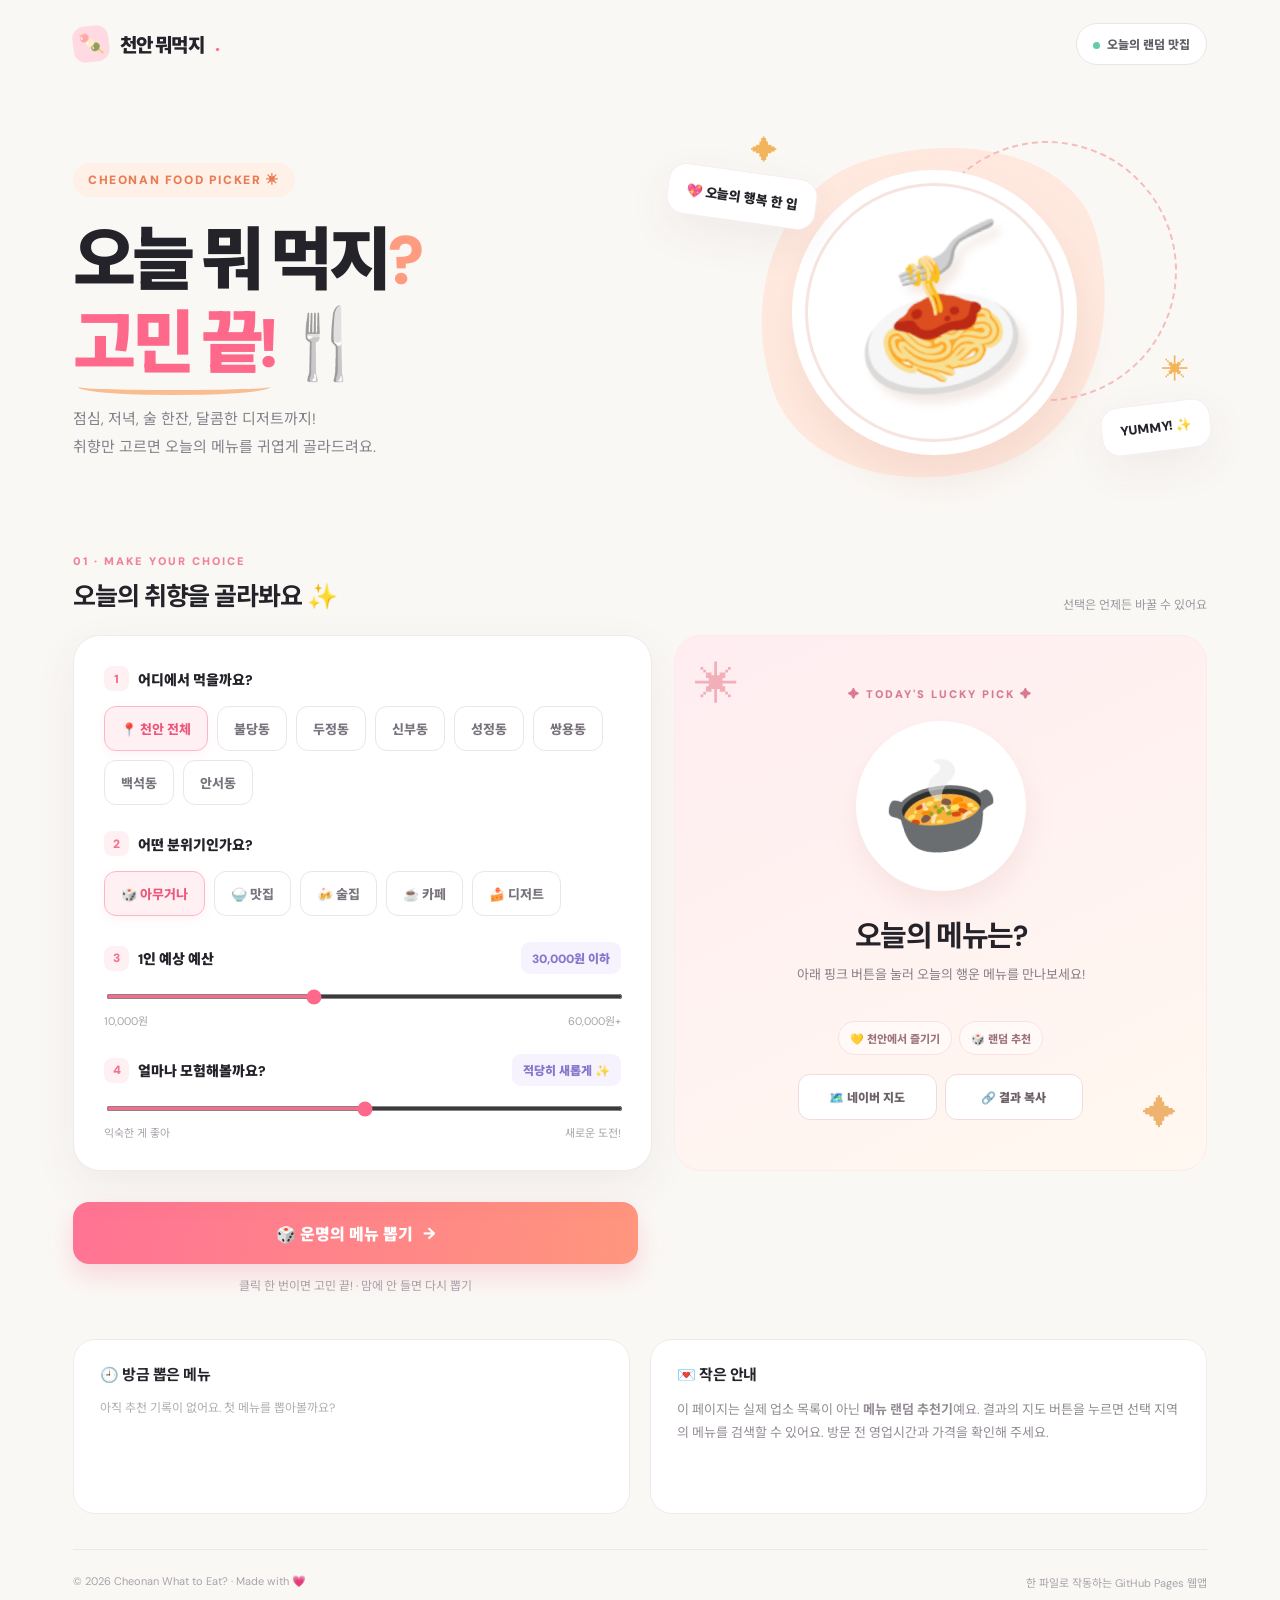
==== index.html @ df0dd226 "Add files via upload" ====
<!doctype html>
<html lang="ko">
<head>
<meta charset="utf-8" />
<meta name="viewport" content="width=device-width,initial-scale=1" />
<meta name="theme-color" content="#faf8f5" />
<meta name="description" content="천안 오늘 뭐 먹지? 지역과 취향을 고르고 랜덤 메뉴를 추천받아 보세요." />
<title>오늘 뭐 먹지? — 천안 랜덤 픽</title>
<style>
@import url('https://fonts.googleapis.com/css2?family=DM+Sans:wght@400;500;600;700;800&family=Nunito:wght@500;600;700;800;900&family=Noto+Sans+KR:wght@400;500;600;700;800;900&display=swap');
:root{--ink:#24232a;--sub:#817c85;--line:#eae5e6;--paper:#faf8f5;--white:#fff;--pink:#fe698b;--peach:#ffb68c;--purple:#8f83e6;--mint:#bfe8d7;--shadow:0 15px 45px rgba(68,43,51,.065)}*{box-sizing:border-box}html{scroll-behavior:smooth}body{margin:0;background:var(--paper);color:var(--ink);font-family:'DM Sans','Noto Sans KR',sans-serif;-webkit-font-smoothing:antialiased}button,input,a{font:inherit}button{cursor:pointer}button:focus-visible,a:focus-visible,input:focus-visible{outline:3px solid #8f83e6;outline-offset:3px}button:disabled{cursor:not-allowed;opacity:.6}.shell{max-width:1190px;margin:auto;padding:0 28px}.topbar{height:88px;display:flex;align-items:center;justify-content:space-between}.brand{display:inline-flex;align-items:center;gap:11px;text-decoration:none;color:var(--ink);font-weight:900;font-size:19px;letter-spacing:-.9px}.brand-mark{width:36px;height:36px;display:grid;place-items:center;background:#ffdae3;border-radius:12px;font-size:20px;transform:rotate(-7deg)}.top-right{display:flex;align-items:center;gap:10px}.pill{border:1px solid var(--line);background:white;border-radius:50px;padding:11px 16px;color:#605d65;font-size:12px;font-weight:800}.live-dot{display:inline-block;width:7px;height:7px;border-radius:50%;background:#65cba3;margin-right:7px}.hero{position:relative;display:grid;grid-template-columns:1.02fr .98fr;min-height:450px;align-items:center;gap:20px;padding:29px 0 42px}.eyebrow{display:inline-block;padding:9px 15px;background:#fff1e7;border-radius:30px;color:#e87d55;font-size:12px;font-weight:900;letter-spacing:1.6px}.hero h1{font-size:clamp(43px,5.35vw,73px);line-height:1.22;margin:22px 0 20px;font-weight:900;letter-spacing:-4px;word-break:keep-all}.hero h1 .accent{color:var(--pink);position:relative;white-space:nowrap}.hero h1 .accent:after{content:'';position:absolute;left:5px;bottom:-7px;width:96%;height:11px;border-bottom:5px solid #f9bd90;border-radius:50%}.hero p{color:#85808a;font-size:15px;line-height:1.85;margin:0;word-break:keep-all}.hero-art{height:390px;position:relative;display:grid;place-items:center}.blob{position:absolute;width:355px;height:330px;background:#ffe9df;border-radius:44% 56% 47% 53% / 57% 40% 60% 43%;transform:rotate(-17deg)}.blob2{position:absolute;width:260px;height:260px;right:30px;top:24px;border:2px dashed #f5bdba;border-radius:50%;transform:rotate(20deg)}.dish{position:relative;width:285px;height:285px;border-radius:50%;background:#fff;box-shadow:0 24px 38px #cf9c8a32,inset 0 0 0 13px #fff,inset 0 0 0 16px #f6e4e0;display:grid;place-items:center;transform:rotate(-12deg);animation:float 5s ease-in-out infinite}.dish .food{font-size:144px;filter:drop-shadow(5px 10px 4px #a65f4522)}.bubble{position:absolute;background:white;box-shadow:var(--shadow);border:1px solid #f7edef;border-radius:18px;padding:15px 18px;font-size:13px;font-weight:900;transform:rotate(8deg)}.bubble.one{top:54px;left:6px}.bubble.two{bottom:55px;right:-4px;transform:rotate(-7deg)}.spark{position:absolute;font-size:27px;color:#f3b55b}.spark.a{top:16px;left:90px}.spark.b{right:18px;bottom:120px}@keyframes float{50%{transform:translateY(-12px) rotate(-5deg)}}.section-head{display:flex;justify-content:space-between;align-items:end;gap:10px;margin-bottom:22px}.kicker{font-size:11px;font-weight:900;letter-spacing:2px;color:#ef8399}.section-head h2{font-size:25px;letter-spacing:-1.1px;margin:6px 0 0}.tiny{font-size:12px;color:#9c98a0}.workspace{display:grid;grid-template-columns:1fr 0.92fr;gap:22px;align-items:stretch;padding-bottom:26px}.panel{border:1px solid #f0eaeb;border-radius:27px;background:white;box-shadow:var(--shadow);padding:30px;min-width:0}.filter-title{font-size:14px;font-weight:900;display:flex;align-items:center;gap:9px;margin-bottom:15px}.filter-title .num{background:#fff0f4;color:#f1718f;width:25px;height:25px;display:grid;place-items:center;border-radius:8px;font-size:12px}.chips{display:flex;gap:9px;flex-wrap:wrap}.chip{border:1px solid #ebe5e7;background:#fff;border-radius:12px;padding:12px 16px;color:#79737d;font-size:13px;font-weight:800;transition:.18s}.chip:hover{border-color:#f79eb1;transform:translateY(-2px)}.chip.active{color:#ec577a;background:#fff0f4;border-color:#ffb6c7;box-shadow:0 4px 10px #ffb6c72b}.filter-block{margin-bottom:26px}.filter-block:last-child{margin-bottom:0}.slider-line{display:flex;justify-content:space-between;align-items:center;margin-bottom:9px}.value-tag{background:#f6f3ff;color:#8777cd;border-radius:9px;padding:7px 11px;font-weight:900;font-size:12px}input[type=range]{width:100%;accent-color:var(--pink);cursor:pointer;height:5px}.range-ends{display:flex;justify-content:space-between;color:#aaa3ac;font-size:11px;margin-top:8px}.result{background:linear-gradient(155deg,#ffedf1 0%,#fff8f0 100%);border:1px solid #ffeaeb;border-radius:27px;padding:28px;display:flex;flex-direction:column;align-items:center;justify-content:center;min-height:500px;text-align:center;position:relative;overflow:hidden}.result:before{content:'✳';position:absolute;left:20px;top:20px;color:#f2afb7;font-size:44px}.result:after{content:'✦';position:absolute;right:29px;bottom:34px;color:#edb36f;font-size:34px}.result-label{font-size:11px;letter-spacing:2px;color:#d77b91;font-weight:900;margin-bottom:20px}.result-art{width:170px;height:170px;border-radius:50%;background:#fff;box-shadow:0 15px 27px #c78f8e24;display:grid;place-items:center;font-size:95px;transform:rotate(-8deg);margin-bottom:20px;transition:transform .3s}.result-art.pop{animation:pop .5s cubic-bezier(.16,1.25,.36,1)}@keyframes pop{0%{transform:scale(.6) rotate(-30deg);opacity:.4}75%{transform:scale(1.15) rotate(6deg)}100%{transform:scale(1) rotate(-8deg);opacity:1}}.result h3{font-size:29px;letter-spacing:-1.4px;margin:1px 0 9px}.result-desc{font-size:13px;color:#887f87;line-height:1.65;max-width:300px;min-height:42px;margin:0 0 15px}.meta{display:flex;gap:7px;justify-content:center;flex-wrap:wrap;margin-bottom:19px}.meta span{background:#fff9f8;border:1px solid #fae2e4;border-radius:30px;padding:8px 11px;font-weight:800;color:#9d747e;font-size:11px}.result-actions{width:100%;max-width:285px;display:grid;grid-template-columns:1fr 1fr;gap:8px}.link-btn{border-radius:12px;padding:13px 10px;background:#fff;color:#6e626a;border:1px solid #f1dbdf;text-decoration:none;font-weight:900;font-size:12px;transition:.15s}.link-btn:hover{transform:translateY(-2px);box-shadow:0 5px 15px #bb798326}.main-action{width:100%;border:0;border-radius:16px;background:linear-gradient(100deg,#ff7394,#ff967d);color:#fff;box-shadow:0 12px 24px #f97b9440;padding:19px;font-size:16px;font-weight:900;transition:transform .2s,box-shadow .2s;display:flex;justify-content:center;align-items:center;gap:10px}.main-action:hover{transform:translateY(-2px);box-shadow:0 16px 28px #f97b9455}.main-action:active{transform:scale(.98)}.action-wrap{margin:5px 0 45px;max-width:565px}.action-hint{text-align:center;color:#a8a1aa;font-size:12px;margin-top:12px}.bottom-grid{display:grid;grid-template-columns:1fr 1fr;gap:20px;padding-bottom:35px}.mini-panel{background:white;border:1px solid #f0eaeb;border-radius:22px;padding:23px 26px;min-height:175px}.mini-panel h4{margin:0 0 13px;font-size:15px;letter-spacing:-.5px}.history{display:flex;gap:8px;flex-wrap:wrap}.history-item{border:1px solid #f0e9e9;background:#faf8f8;color:#665d65;padding:9px 12px;border-radius:10px;font-weight:800;font-size:12px}.empty{color:#b3acb3;font-size:12px;line-height:1.7}.tip{color:#948c95;font-size:13px;line-height:1.8;margin:0}.footer{border-top:1px solid #eee8e8;padding:24px 0 34px;color:#aaa1aa;display:flex;justify-content:space-between;gap:12px;font-size:11px}.toast{position:fixed;left:50%;bottom:27px;transform:translate(-50%,30px);background:#302935;color:#fff;padding:13px 19px;border-radius:30px;font-weight:800;font-size:12px;opacity:0;pointer-events:none;transition:.25s;z-index:5}.toast.show{opacity:1;transform:translate(-50%,0)}@media(max-width:850px){.hero{grid-template-columns:1fr 0.8fr;min-height:360px}.hero h1{font-size:51px}.hero-art{height:300px}.blob{width:265px;height:250px}.blob2{width:210px;height:210px}.dish{width:210px;height:210px}.dish .food{font-size:106px}.bubble{padding:10px;font-size:11px}.workspace{grid-template-columns:1fr 1fr}.panel{padding:23px}.result{padding:20px}}@media(max-width:670px){.shell{padding:0 18px}.topbar{height:72px}.brand{font-size:16px}.pill{font-size:10px;padding:9px 12px}.hero{grid-template-columns:1fr;min-height:0;padding:23px 0 25px;gap:0}.hero h1{font-size:clamp(42px,11vw,58px);letter-spacing:-2.5px;margin:18px 0 16px}.hero p{font-size:13px}.hero-art{height:200px;margin:0}.blob{width:210px;height:175px}.blob2{width:145px;height:145px;right:16%}.dish{width:150px;height:150px}.dish .food{font-size:73px}.bubble.one{top:17px;left:9%}.bubble.two{bottom:14px;right:8%}.spark{font-size:18px}.workspace,.bottom-grid{grid-template-columns:1fr}.panel{padding:23px}.result{min-height:410px;padding:30px 20px}.result-art{height:140px;width:140px;font-size:76px}.result h3{font-size:27px}.section-head h2{font-size:23px}.action-wrap{margin:19px 0 34px;max-width:100%}.bottom-grid{gap:13px}.footer{flex-direction:column}.chip{padding:11px 13px}}@media(prefers-reduced-motion:reduce){*,*:before,*:after{animation:none!important;transition:none!important;scroll-behavior:auto!important}}
</style>
</head>
<body>
<div class="shell"><header class="topbar"><a class="brand" href="./index.html"><span class="brand-mark">🍡</span> 천안 뭐먹지<span style="color:#fd7793">.</span></a><div class="top-right"><span class="pill"><span class="live-dot"></span>오늘의 랜덤 맛집</span></div></header>
<section class="hero"><div><span class="eyebrow">CHEONAN FOOD PICKER ✳</span><h1>오늘 뭐 먹지<span style="color:#ff9c80">?</span><br><span class="accent">고민 끝!</span> 🍴</h1><p>점심, 저녁, 술 한잔, 달콤한 디저트까지!<br>취향만 고르면 오늘의 메뉴를 귀엽게 골라드려요.</p></div><div class="hero-art" aria-hidden="true"><div class="blob"></div><div class="blob2"></div><div class="dish"><span class="food">🍝</span></div><div class="bubble one">💖 오늘의 행복 한 입</div><div class="bubble two">YUMMY! ✨</div><span class="spark a">✦</span><span class="spark b">✳</span></div></section>
<div class="section-head"><div><span class="kicker">01 · MAKE YOUR CHOICE</span><h2>오늘의 취향을 골라봐요 ✨</h2></div><span class="tiny">선택은 언제든 바꿀 수 있어요</span></div>
<main class="workspace"><section class="panel" aria-label="추천 필터"><div class="filter-block"><div class="filter-title"><span class="num">1</span> 어디에서 먹을까요?</div><div class="chips" id="areas" role="group" aria-label="천안 지역"><button class="chip active" data-value="전체" aria-pressed="true">📍 천안 전체</button><button class="chip" data-value="불당동" aria-pressed="false">불당동</button><button class="chip" data-value="두정동" aria-pressed="false">두정동</button><button class="chip" data-value="신부동" aria-pressed="false">신부동</button><button class="chip" data-value="성정동" aria-pressed="false">성정동</button><button class="chip" data-value="쌍용동" aria-pressed="false">쌍용동</button><button class="chip" data-value="백석동" aria-pressed="false">백석동</button><button class="chip" data-value="안서동" aria-pressed="false">안서동</button></div></div>
<div class="filter-block"><div class="filter-title"><span class="num">2</span> 어떤 분위기인가요?</div><div class="chips" id="categories" role="group" aria-label="음식 종류"><button class="chip active" data-value="전체" aria-pressed="true">🎲 아무거나</button><button class="chip" data-value="식사" aria-pressed="false">🍚 맛집</button><button class="chip" data-value="술집" aria-pressed="false">🍻 술집</button><button class="chip" data-value="카페" aria-pressed="false">☕ 카페</button><button class="chip" data-value="디저트" aria-pressed="false">🍰 디저트</button></div></div>
<div class="filter-block"><div class="slider-line"><div class="filter-title" style="margin:0"><span class="num">3</span> 1인 예상 예산</div><span class="value-tag" id="budgetLabel">30,000원 이하</span></div><input id="budget" aria-label="최대 예산" type="range" min="10000" max="60000" step="5000" value="30000"><div class="range-ends"><span>10,000원</span><span>60,000원+</span></div></div>
<div class="filter-block"><div class="slider-line"><div class="filter-title" style="margin:0"><span class="num">4</span> 얼마나 모험해볼까요?</div><span class="value-tag" id="moodLabel">적당히 새롭게 ✨</span></div><input id="mood" aria-label="새로운 메뉴 선호도" type="range" min="0" max="2" step="1" value="1"><div class="range-ends"><span>익숙한 게 좋아</span><span>새로운 도전!</span></div></div></section>
<section class="result" id="result" aria-live="polite"><div class="result-label" id="resultLabel">✦ TODAY'S LUCKY PICK ✦</div><div class="result-art" id="resultArt">🍲</div><h3 id="resultTitle">오늘의 메뉴는?</h3><p class="result-desc" id="resultDesc">아래 핑크 버튼을 눌러 오늘의 행운 메뉴를 만나보세요!</p><div class="meta" id="meta"><span>💛 천안에서 즐기기</span><span>🎲 랜덤 추천</span></div><div class="result-actions"><a class="link-btn" id="naverLink" href="https://map.naver.com" target="_blank" rel="noopener noreferrer">🗺️ 네이버 지도</a><button class="link-btn" id="copyBtn" type="button">🔗 결과 복사</button></div></section></main>
<div class="action-wrap"><button class="main-action" type="button" id="spinBtn">🎲 운명의 메뉴 뽑기 <span aria-hidden="true">→</span></button><div class="action-hint">클릭 한 번이면 고민 끝! · 맘에 안 들면 다시 뽑기</div></div>
<section class="bottom-grid"><article class="mini-panel"><h4>🕘 방금 뽑은 메뉴</h4><div id="history" class="history"><span class="empty">아직 추천 기록이 없어요. 첫 메뉴를 뽑아볼까요?</span></div></article><article class="mini-panel"><h4>💌 작은 안내</h4><p class="tip">이 페이지는 실제 업소 목록이 아닌 <strong>메뉴 랜덤 추천기</strong>예요. 결과의 지도 버튼을 누르면 선택 지역의 메뉴를 검색할 수 있어요. 방문 전 영업시간과 가격을 확인해 주세요.</p></article></section>
<footer class="footer"><span>© 2026 Cheonan What to Eat? · Made with 💗</span><span>한 파일로 작동하는 GitHub Pages 웹앱</span></footer></div><div class="toast" id="toast" role="status"></div>
<script>
(()=>{'use strict';
const menu=[
['김치찌개','🍲','식사',10000,0,'뜨끈한 국물에 밥 한 공기, 실패 없는 선택!'],['제육볶음','🍚','식사',11000,0,'매콤달콤한 밥도둑이 당기는 날'],['돈카츠','🍱','식사',14000,0,'바삭한 한 입으로 기분 전환!'],['칼국수','🍜','식사',10000,0,'후루룩, 속까지 따뜻해지는 메뉴'],['국밥','🥘','식사',11000,0,'든든하게 채우는 한 끼'],['비빔밥','🥗','식사',11000,0,'알록달록 맛있고 깔끔한 한 끼'],['냉면','🍜','식사',12000,0,'시원하고 깔끔하게 한 그릇'],['초밥','🍣','식사',19000,1,'오늘은 조금 더 특별한 식사'],['파스타','🍝','식사',18000,1,'분위기까지 챙기는 기분 좋은 메뉴'],['마라탕','🍲','식사',16000,1,'얼얼한 매력에 풍덩 빠져봐요'],['쌀국수','🍜','식사',13000,1,'향긋한 국물로 산뜻하게'],['수제버거','🍔','식사',16000,1,'두툼하고 맛있는 한 입'],['타코','🌮','식사',18000,2,'오늘은 이국적인 한 입 어때요?'],['인도 커리','🍛','식사',20000,2,'향신료와 난의 매력에 도전!'],['샤브샤브','🥬','식사',23000,1,'채소와 고기를 보글보글'],['양꼬치','🍢','술집',26000,2,'꼬치 하나에 대화가 술술'],['삼겹살','🥓','술집',28000,0,'지글지글, 오늘의 행복 충전'],['치킨과 맥주','🍗','술집',25000,0,'바삭한 치킨과 시원한 한 잔'],['전과 막걸리','🥞','술집',23000,0,'고소한 전과 함께하는 밤'],['이자카야 꼬치','🍢','술집',30000,1,'작은 접시로 즐기는 분위기'],['곱창구이','🥩','술집',35000,1,'고소한 매력이 가득한 저녁'],['하이볼 바','🥃','술집',30000,2,'상큼한 한 잔이 어울리는 밤'],['와인 바','🍷','술집',45000,2,'조금 특별하게 마무리하는 하루'],['맥주 펍','🍺','술집',25000,1,'가볍게 한 잔, 편안한 수다'],['라테 카페','☕','카페',7000,0,'포근한 커피 한 잔의 여유'],['핸드드립 카페','☕','카페',8000,2,'커피 향을 천천히 즐기는 시간'],['브런치 카페','🥐','카페',19000,1,'느긋하게 즐기는 작은 휴식'],['말차 카페','🍵','카페',9000,2,'쌉싸름하고 부드러운 녹색 충전'],['뷰 좋은 카페','🌿','카페',10000,1,'오늘은 공간까지 즐겨요'],['베이커리 카페','🥖','카페',14000,0,'갓 구운 빵 냄새를 따라'],['케이크','🍰','디저트',9000,0,'달콤한 한 조각의 위로'],['크로플','🧇','디저트',11000,1,'바삭하고 달콤한 조합'],['빙수','🍧','디저트',14000,0,'시원하게 기분을 리셋'],['마카롱','🧁','디저트',11000,1,'작고 귀여운 달콤함'],['젤라토','🍨','디저트',8000,2,'쫀득한 디저트 산책'],['도넛','🍩','디저트',9000,0,'기분 좋은 설탕 충전']
].map(([name,emoji,category,price,adventure,description])=>({name,emoji,category,price,adventure,description}));
let state={area:'전체',category:'전체',budget:30000,mood:1},current=null,history=[],busy=false;const $=id=>document.getElementById(id);const format=n=>n.toLocaleString('ko-KR')+'원';
function chips(id,key){$(id).addEventListener('click',e=>{let b=e.target.closest('button[data-value]');if(!b)return;state[key]=b.dataset.value;$(id).querySelectorAll('button').forEach(x=>{const on=x===b;x.classList.toggle('active',on);x.setAttribute('aria-pressed',String(on))})})}
chips('areas','area');chips('categories','category');
$('budget').addEventListener('input',e=>{state.budget=Number(e.target.value);$('budgetLabel').textContent=state.budget===60000?'60,000원+':format(state.budget)+' 이하'});
$('mood').addEventListener('input',e=>{state.mood=Number(e.target.value);$('moodLabel').textContent=['익숙하고 든든하게 💛','적당히 새롭게 ✨','과감하게 도전 🚀'][state.mood]});
function pool(){let all=menu.filter(x=>(state.category==='전체'||x.category===state.category)&&x.price<=state.budget);if(!all.length)return [];let weights=all.map(x=>({item:x,weight:state.mood===0?(x.adventure===0?5:x.adventure===1?2:1):state.mood===2?(x.adventure===2?5:x.adventure===1?3:1):3}));return weights}
function pick(weights){let total=weights.reduce((s,x)=>s+x.weight,0),n=Math.random()*total;for(const x of weights){n-=x.weight;if(n<=0)return x.item}return weights.at(-1).item}
function areaName(){return state.area==='전체'?'천안시':`천안 ${state.area}`}
function mapUrl(x){return 'https://map.naver.com/p/search/'+encodeURIComponent(areaName()+' '+x.name)}
function show(x){current={...x,area:areaName()};$('resultArt').textContent=x.emoji;$('resultArt').classList.remove('pop');void $('resultArt').offsetWidth;$('resultArt').classList.add('pop');$('resultTitle').textContent=x.name;$('resultDesc').textContent=x.description;$('meta').replaceChildren(...[`📍 ${areaName()}`,`💸 약 ${format(x.price)}`,`✨ ${x.category}`].map(s=>{let el=document.createElement('span');el.textContent=s;return el}));$('naverLink').href=mapUrl(x);$('resultLabel').textContent='✦ YOUR LUCKY PICK ✦';history.unshift(current);history=history.slice(0,5);$('history').replaceChildren(...history.map(h=>{let b=document.createElement('button');b.className='history-item';b.textContent=`${h.emoji} ${h.name}`;b.title=h.area+' · 네이버 지도에서 검색';b.onclick=()=>window.open('https://map.naver.com/p/search/'+encodeURIComponent(h.area+' '+h.name),'_blank','noopener,noreferrer');return b}))}
function toast(s){$('toast').textContent=s;$('toast').classList.add('show');clearTimeout(toast.timer);toast.timer=setTimeout(()=>$('toast').classList.remove('show'),2200)}
$('spinBtn').addEventListener('click',()=>{if(busy)return;let options=pool();if(!options.length){toast('예산이나 카테고리를 바꿔주세요');return}busy=true;let btn=$('spinBtn');btn.disabled=true;btn.textContent='✨ 맛있는 운명 찾는 중...';let ticks=0, timer=setInterval(()=>{let x=pick(options);$('resultArt').textContent=x.emoji;$('resultTitle').textContent=x.name;ticks++;if(ticks>=9){clearInterval(timer);let candidates=options.filter(x=>!current||x.item.name!==current.name);let chosen=pick(candidates.length?candidates:options);show(chosen);btn.disabled=false;btn.innerHTML='🎲 한 번 더 뽑기 <span aria-hidden="true">→</span>';busy=false}},75)});
$('copyBtn').addEventListener('click',async()=>{if(!current){toast('먼저 메뉴를 뽑아주세요!');return}let str=`오늘의 천안 랜덤 픽 🎲\n${current.area} · ${current.name} ${current.emoji}\n${mapUrl(current)}`;try{await navigator.clipboard.writeText(str);toast('추천 결과를 복사했어요 💕')}catch(e){const t=document.createElement('textarea');t.value=str;document.body.appendChild(t);t.select();try{document.execCommand('copy');toast('추천 결과를 복사했어요 💕')}catch(e2){toast('복사할 수 없어요')}t.remove()}});
})();
</script>
</body>
</html>
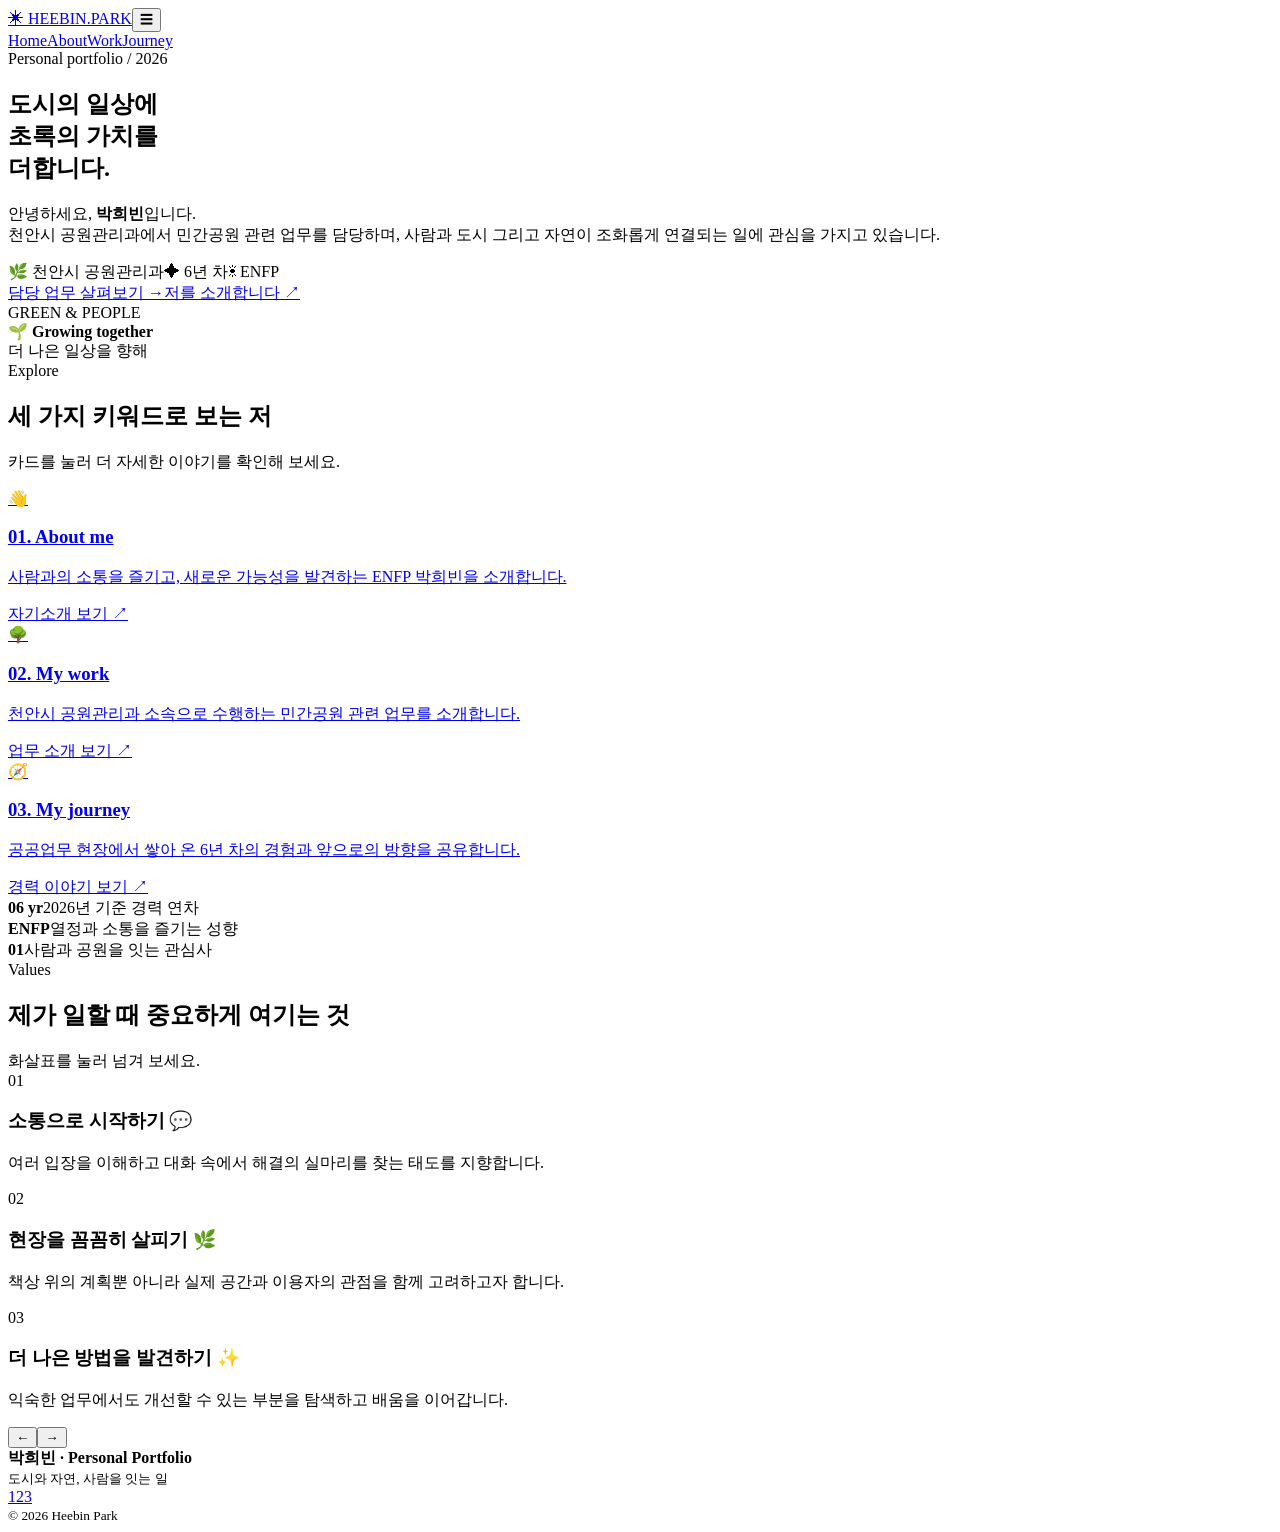
==== commit 158c72bf: "Add files via upload" ====
--- a/index.html
+++ b/index.html
@@ -1,47 +1 @@
-<!doctype html>
-<html lang="ko">
-<head>
-<meta charset="utf-8" />
-<meta name="viewport" content="width=device-width,initial-scale=1" />
-<meta name="theme-color" content="#faf8f5" />
-<meta name="description" content="천안 오늘 뭐 먹지? 지역과 취향을 고르고 랜덤 메뉴를 추천받아 보세요." />
-<title>오늘 뭐 먹지? — 천안 랜덤 픽</title>
-<style>
-@import url('https://fonts.googleapis.com/css2?family=DM+Sans:wght@400;500;600;700;800&family=Nunito:wght@500;600;700;800;900&family=Noto+Sans+KR:wght@400;500;600;700;800;900&display=swap');
-:root{--ink:#24232a;--sub:#817c85;--line:#eae5e6;--paper:#faf8f5;--white:#fff;--pink:#fe698b;--peach:#ffb68c;--purple:#8f83e6;--mint:#bfe8d7;--shadow:0 15px 45px rgba(68,43,51,.065)}*{box-sizing:border-box}html{scroll-behavior:smooth}body{margin:0;background:var(--paper);color:var(--ink);font-family:'DM Sans','Noto Sans KR',sans-serif;-webkit-font-smoothing:antialiased}button,input,a{font:inherit}button{cursor:pointer}button:focus-visible,a:focus-visible,input:focus-visible{outline:3px solid #8f83e6;outline-offset:3px}button:disabled{cursor:not-allowed;opacity:.6}.shell{max-width:1190px;margin:auto;padding:0 28px}.topbar{height:88px;display:flex;align-items:center;justify-content:space-between}.brand{display:inline-flex;align-items:center;gap:11px;text-decoration:none;color:var(--ink);font-weight:900;font-size:19px;letter-spacing:-.9px}.brand-mark{width:36px;height:36px;display:grid;place-items:center;background:#ffdae3;border-radius:12px;font-size:20px;transform:rotate(-7deg)}.top-right{display:flex;align-items:center;gap:10px}.pill{border:1px solid var(--line);background:white;border-radius:50px;padding:11px 16px;color:#605d65;font-size:12px;font-weight:800}.live-dot{display:inline-block;width:7px;height:7px;border-radius:50%;background:#65cba3;margin-right:7px}.hero{position:relative;display:grid;grid-template-columns:1.02fr .98fr;min-height:450px;align-items:center;gap:20px;padding:29px 0 42px}.eyebrow{display:inline-block;padding:9px 15px;background:#fff1e7;border-radius:30px;color:#e87d55;font-size:12px;font-weight:900;letter-spacing:1.6px}.hero h1{font-size:clamp(43px,5.35vw,73px);line-height:1.22;margin:22px 0 20px;font-weight:900;letter-spacing:-4px;word-break:keep-all}.hero h1 .accent{color:var(--pink);position:relative;white-space:nowrap}.hero h1 .accent:after{content:'';position:absolute;left:5px;bottom:-7px;width:96%;height:11px;border-bottom:5px solid #f9bd90;border-radius:50%}.hero p{color:#85808a;font-size:15px;line-height:1.85;margin:0;word-break:keep-all}.hero-art{height:390px;position:relative;display:grid;place-items:center}.blob{position:absolute;width:355px;height:330px;background:#ffe9df;border-radius:44% 56% 47% 53% / 57% 40% 60% 43%;transform:rotate(-17deg)}.blob2{position:absolute;width:260px;height:260px;right:30px;top:24px;border:2px dashed #f5bdba;border-radius:50%;transform:rotate(20deg)}.dish{position:relative;width:285px;height:285px;border-radius:50%;background:#fff;box-shadow:0 24px 38px #cf9c8a32,inset 0 0 0 13px #fff,inset 0 0 0 16px #f6e4e0;display:grid;place-items:center;transform:rotate(-12deg);animation:float 5s ease-in-out infinite}.dish .food{font-size:144px;filter:drop-shadow(5px 10px 4px #a65f4522)}.bubble{position:absolute;background:white;box-shadow:var(--shadow);border:1px solid #f7edef;border-radius:18px;padding:15px 18px;font-size:13px;font-weight:900;transform:rotate(8deg)}.bubble.one{top:54px;left:6px}.bubble.two{bottom:55px;right:-4px;transform:rotate(-7deg)}.spark{position:absolute;font-size:27px;color:#f3b55b}.spark.a{top:16px;left:90px}.spark.b{right:18px;bottom:120px}@keyframes float{50%{transform:translateY(-12px) rotate(-5deg)}}.section-head{display:flex;justify-content:space-between;align-items:end;gap:10px;margin-bottom:22px}.kicker{font-size:11px;font-weight:900;letter-spacing:2px;color:#ef8399}.section-head h2{font-size:25px;letter-spacing:-1.1px;margin:6px 0 0}.tiny{font-size:12px;color:#9c98a0}.workspace{display:grid;grid-template-columns:1fr 0.92fr;gap:22px;align-items:stretch;padding-bottom:26px}.panel{border:1px solid #f0eaeb;border-radius:27px;background:white;box-shadow:var(--shadow);padding:30px;min-width:0}.filter-title{font-size:14px;font-weight:900;display:flex;align-items:center;gap:9px;margin-bottom:15px}.filter-title .num{background:#fff0f4;color:#f1718f;width:25px;height:25px;display:grid;place-items:center;border-radius:8px;font-size:12px}.chips{display:flex;gap:9px;flex-wrap:wrap}.chip{border:1px solid #ebe5e7;background:#fff;border-radius:12px;padding:12px 16px;color:#79737d;font-size:13px;font-weight:800;transition:.18s}.chip:hover{border-color:#f79eb1;transform:translateY(-2px)}.chip.active{color:#ec577a;background:#fff0f4;border-color:#ffb6c7;box-shadow:0 4px 10px #ffb6c72b}.filter-block{margin-bottom:26px}.filter-block:last-child{margin-bottom:0}.slider-line{display:flex;justify-content:space-between;align-items:center;margin-bottom:9px}.value-tag{background:#f6f3ff;color:#8777cd;border-radius:9px;padding:7px 11px;font-weight:900;font-size:12px}input[type=range]{width:100%;accent-color:var(--pink);cursor:pointer;height:5px}.range-ends{display:flex;justify-content:space-between;color:#aaa3ac;font-size:11px;margin-top:8px}.result{background:linear-gradient(155deg,#ffedf1 0%,#fff8f0 100%);border:1px solid #ffeaeb;border-radius:27px;padding:28px;display:flex;flex-direction:column;align-items:center;justify-content:center;min-height:500px;text-align:center;position:relative;overflow:hidden}.result:before{content:'✳';position:absolute;left:20px;top:20px;color:#f2afb7;font-size:44px}.result:after{content:'✦';position:absolute;right:29px;bottom:34px;color:#edb36f;font-size:34px}.result-label{font-size:11px;letter-spacing:2px;color:#d77b91;font-weight:900;margin-bottom:20px}.result-art{width:170px;height:170px;border-radius:50%;background:#fff;box-shadow:0 15px 27px #c78f8e24;display:grid;place-items:center;font-size:95px;transform:rotate(-8deg);margin-bottom:20px;transition:transform .3s}.result-art.pop{animation:pop .5s cubic-bezier(.16,1.25,.36,1)}@keyframes pop{0%{transform:scale(.6) rotate(-30deg);opacity:.4}75%{transform:scale(1.15) rotate(6deg)}100%{transform:scale(1) rotate(-8deg);opacity:1}}.result h3{font-size:29px;letter-spacing:-1.4px;margin:1px 0 9px}.result-desc{font-size:13px;color:#887f87;line-height:1.65;max-width:300px;min-height:42px;margin:0 0 15px}.meta{display:flex;gap:7px;justify-content:center;flex-wrap:wrap;margin-bottom:19px}.meta span{background:#fff9f8;border:1px solid #fae2e4;border-radius:30px;padding:8px 11px;font-weight:800;color:#9d747e;font-size:11px}.result-actions{width:100%;max-width:285px;display:grid;grid-template-columns:1fr 1fr;gap:8px}.link-btn{border-radius:12px;padding:13px 10px;background:#fff;color:#6e626a;border:1px solid #f1dbdf;text-decoration:none;font-weight:900;font-size:12px;transition:.15s}.link-btn:hover{transform:translateY(-2px);box-shadow:0 5px 15px #bb798326}.main-action{width:100%;border:0;border-radius:16px;background:linear-gradient(100deg,#ff7394,#ff967d);color:#fff;box-shadow:0 12px 24px #f97b9440;padding:19px;font-size:16px;font-weight:900;transition:transform .2s,box-shadow .2s;display:flex;justify-content:center;align-items:center;gap:10px}.main-action:hover{transform:translateY(-2px);box-shadow:0 16px 28px #f97b9455}.main-action:active{transform:scale(.98)}.action-wrap{margin:5px 0 45px;max-width:565px}.action-hint{text-align:center;color:#a8a1aa;font-size:12px;margin-top:12px}.bottom-grid{display:grid;grid-template-columns:1fr 1fr;gap:20px;padding-bottom:35px}.mini-panel{background:white;border:1px solid #f0eaeb;border-radius:22px;padding:23px 26px;min-height:175px}.mini-panel h4{margin:0 0 13px;font-size:15px;letter-spacing:-.5px}.history{display:flex;gap:8px;flex-wrap:wrap}.history-item{border:1px solid #f0e9e9;background:#faf8f8;color:#665d65;padding:9px 12px;border-radius:10px;font-weight:800;font-size:12px}.empty{color:#b3acb3;font-size:12px;line-height:1.7}.tip{color:#948c95;font-size:13px;line-height:1.8;margin:0}.footer{border-top:1px solid #eee8e8;padding:24px 0 34px;color:#aaa1aa;display:flex;justify-content:space-between;gap:12px;font-size:11px}.toast{position:fixed;left:50%;bottom:27px;transform:translate(-50%,30px);background:#302935;color:#fff;padding:13px 19px;border-radius:30px;font-weight:800;font-size:12px;opacity:0;pointer-events:none;transition:.25s;z-index:5}.toast.show{opacity:1;transform:translate(-50%,0)}@media(max-width:850px){.hero{grid-template-columns:1fr 0.8fr;min-height:360px}.hero h1{font-size:51px}.hero-art{height:300px}.blob{width:265px;height:250px}.blob2{width:210px;height:210px}.dish{width:210px;height:210px}.dish .food{font-size:106px}.bubble{padding:10px;font-size:11px}.workspace{grid-template-columns:1fr 1fr}.panel{padding:23px}.result{padding:20px}}@media(max-width:670px){.shell{padding:0 18px}.topbar{height:72px}.brand{font-size:16px}.pill{font-size:10px;padding:9px 12px}.hero{grid-template-columns:1fr;min-height:0;padding:23px 0 25px;gap:0}.hero h1{font-size:clamp(42px,11vw,58px);letter-spacing:-2.5px;margin:18px 0 16px}.hero p{font-size:13px}.hero-art{height:200px;margin:0}.blob{width:210px;height:175px}.blob2{width:145px;height:145px;right:16%}.dish{width:150px;height:150px}.dish .food{font-size:73px}.bubble.one{top:17px;left:9%}.bubble.two{bottom:14px;right:8%}.spark{font-size:18px}.workspace,.bottom-grid{grid-template-columns:1fr}.panel{padding:23px}.result{min-height:410px;padding:30px 20px}.result-art{height:140px;width:140px;font-size:76px}.result h3{font-size:27px}.section-head h2{font-size:23px}.action-wrap{margin:19px 0 34px;max-width:100%}.bottom-grid{gap:13px}.footer{flex-direction:column}.chip{padding:11px 13px}}@media(prefers-reduced-motion:reduce){*,*:before,*:after{animation:none!important;transition:none!important;scroll-behavior:auto!important}}
-</style>
-</head>
-<body>
-<div class="shell"><header class="topbar"><a class="brand" href="./index.html"><span class="brand-mark">🍡</span> 천안 뭐먹지<span style="color:#fd7793">.</span></a><div class="top-right"><span class="pill"><span class="live-dot"></span>오늘의 랜덤 맛집</span></div></header>
-<section class="hero"><div><span class="eyebrow">CHEONAN FOOD PICKER ✳</span><h1>오늘 뭐 먹지<span style="color:#ff9c80">?</span><br><span class="accent">고민 끝!</span> 🍴</h1><p>점심, 저녁, 술 한잔, 달콤한 디저트까지!<br>취향만 고르면 오늘의 메뉴를 귀엽게 골라드려요.</p></div><div class="hero-art" aria-hidden="true"><div class="blob"></div><div class="blob2"></div><div class="dish"><span class="food">🍝</span></div><div class="bubble one">💖 오늘의 행복 한 입</div><div class="bubble two">YUMMY! ✨</div><span class="spark a">✦</span><span class="spark b">✳</span></div></section>
-<div class="section-head"><div><span class="kicker">01 · MAKE YOUR CHOICE</span><h2>오늘의 취향을 골라봐요 ✨</h2></div><span class="tiny">선택은 언제든 바꿀 수 있어요</span></div>
-<main class="workspace"><section class="panel" aria-label="추천 필터"><div class="filter-block"><div class="filter-title"><span class="num">1</span> 어디에서 먹을까요?</div><div class="chips" id="areas" role="group" aria-label="천안 지역"><button class="chip active" data-value="전체" aria-pressed="true">📍 천안 전체</button><button class="chip" data-value="불당동" aria-pressed="false">불당동</button><button class="chip" data-value="두정동" aria-pressed="false">두정동</button><button class="chip" data-value="신부동" aria-pressed="false">신부동</button><button class="chip" data-value="성정동" aria-pressed="false">성정동</button><button class="chip" data-value="쌍용동" aria-pressed="false">쌍용동</button><button class="chip" data-value="백석동" aria-pressed="false">백석동</button><button class="chip" data-value="안서동" aria-pressed="false">안서동</button></div></div>
-<div class="filter-block"><div class="filter-title"><span class="num">2</span> 어떤 분위기인가요?</div><div class="chips" id="categories" role="group" aria-label="음식 종류"><button class="chip active" data-value="전체" aria-pressed="true">🎲 아무거나</button><button class="chip" data-value="식사" aria-pressed="false">🍚 맛집</button><button class="chip" data-value="술집" aria-pressed="false">🍻 술집</button><button class="chip" data-value="카페" aria-pressed="false">☕ 카페</button><button class="chip" data-value="디저트" aria-pressed="false">🍰 디저트</button></div></div>
-<div class="filter-block"><div class="slider-line"><div class="filter-title" style="margin:0"><span class="num">3</span> 1인 예상 예산</div><span class="value-tag" id="budgetLabel">30,000원 이하</span></div><input id="budget" aria-label="최대 예산" type="range" min="10000" max="60000" step="5000" value="30000"><div class="range-ends"><span>10,000원</span><span>60,000원+</span></div></div>
-<div class="filter-block"><div class="slider-line"><div class="filter-title" style="margin:0"><span class="num">4</span> 얼마나 모험해볼까요?</div><span class="value-tag" id="moodLabel">적당히 새롭게 ✨</span></div><input id="mood" aria-label="새로운 메뉴 선호도" type="range" min="0" max="2" step="1" value="1"><div class="range-ends"><span>익숙한 게 좋아</span><span>새로운 도전!</span></div></div></section>
-<section class="result" id="result" aria-live="polite"><div class="result-label" id="resultLabel">✦ TODAY'S LUCKY PICK ✦</div><div class="result-art" id="resultArt">🍲</div><h3 id="resultTitle">오늘의 메뉴는?</h3><p class="result-desc" id="resultDesc">아래 핑크 버튼을 눌러 오늘의 행운 메뉴를 만나보세요!</p><div class="meta" id="meta"><span>💛 천안에서 즐기기</span><span>🎲 랜덤 추천</span></div><div class="result-actions"><a class="link-btn" id="naverLink" href="https://map.naver.com" target="_blank" rel="noopener noreferrer">🗺️ 네이버 지도</a><button class="link-btn" id="copyBtn" type="button">🔗 결과 복사</button></div></section></main>
-<div class="action-wrap"><button class="main-action" type="button" id="spinBtn">🎲 운명의 메뉴 뽑기 <span aria-hidden="true">→</span></button><div class="action-hint">클릭 한 번이면 고민 끝! · 맘에 안 들면 다시 뽑기</div></div>
-<section class="bottom-grid"><article class="mini-panel"><h4>🕘 방금 뽑은 메뉴</h4><div id="history" class="history"><span class="empty">아직 추천 기록이 없어요. 첫 메뉴를 뽑아볼까요?</span></div></article><article class="mini-panel"><h4>💌 작은 안내</h4><p class="tip">이 페이지는 실제 업소 목록이 아닌 <strong>메뉴 랜덤 추천기</strong>예요. 결과의 지도 버튼을 누르면 선택 지역의 메뉴를 검색할 수 있어요. 방문 전 영업시간과 가격을 확인해 주세요.</p></article></section>
-<footer class="footer"><span>© 2026 Cheonan What to Eat? · Made with 💗</span><span>한 파일로 작동하는 GitHub Pages 웹앱</span></footer></div><div class="toast" id="toast" role="status"></div>
-<script>
-(()=>{'use strict';
-const menu=[
-['김치찌개','🍲','식사',10000,0,'뜨끈한 국물에 밥 한 공기, 실패 없는 선택!'],['제육볶음','🍚','식사',11000,0,'매콤달콤한 밥도둑이 당기는 날'],['돈카츠','🍱','식사',14000,0,'바삭한 한 입으로 기분 전환!'],['칼국수','🍜','식사',10000,0,'후루룩, 속까지 따뜻해지는 메뉴'],['국밥','🥘','식사',11000,0,'든든하게 채우는 한 끼'],['비빔밥','🥗','식사',11000,0,'알록달록 맛있고 깔끔한 한 끼'],['냉면','🍜','식사',12000,0,'시원하고 깔끔하게 한 그릇'],['초밥','🍣','식사',19000,1,'오늘은 조금 더 특별한 식사'],['파스타','🍝','식사',18000,1,'분위기까지 챙기는 기분 좋은 메뉴'],['마라탕','🍲','식사',16000,1,'얼얼한 매력에 풍덩 빠져봐요'],['쌀국수','🍜','식사',13000,1,'향긋한 국물로 산뜻하게'],['수제버거','🍔','식사',16000,1,'두툼하고 맛있는 한 입'],['타코','🌮','식사',18000,2,'오늘은 이국적인 한 입 어때요?'],['인도 커리','🍛','식사',20000,2,'향신료와 난의 매력에 도전!'],['샤브샤브','🥬','식사',23000,1,'채소와 고기를 보글보글'],['양꼬치','🍢','술집',26000,2,'꼬치 하나에 대화가 술술'],['삼겹살','🥓','술집',28000,0,'지글지글, 오늘의 행복 충전'],['치킨과 맥주','🍗','술집',25000,0,'바삭한 치킨과 시원한 한 잔'],['전과 막걸리','🥞','술집',23000,0,'고소한 전과 함께하는 밤'],['이자카야 꼬치','🍢','술집',30000,1,'작은 접시로 즐기는 분위기'],['곱창구이','🥩','술집',35000,1,'고소한 매력이 가득한 저녁'],['하이볼 바','🥃','술집',30000,2,'상큼한 한 잔이 어울리는 밤'],['와인 바','🍷','술집',45000,2,'조금 특별하게 마무리하는 하루'],['맥주 펍','🍺','술집',25000,1,'가볍게 한 잔, 편안한 수다'],['라테 카페','☕','카페',7000,0,'포근한 커피 한 잔의 여유'],['핸드드립 카페','☕','카페',8000,2,'커피 향을 천천히 즐기는 시간'],['브런치 카페','🥐','카페',19000,1,'느긋하게 즐기는 작은 휴식'],['말차 카페','🍵','카페',9000,2,'쌉싸름하고 부드러운 녹색 충전'],['뷰 좋은 카페','🌿','카페',10000,1,'오늘은 공간까지 즐겨요'],['베이커리 카페','🥖','카페',14000,0,'갓 구운 빵 냄새를 따라'],['케이크','🍰','디저트',9000,0,'달콤한 한 조각의 위로'],['크로플','🧇','디저트',11000,1,'바삭하고 달콤한 조합'],['빙수','🍧','디저트',14000,0,'시원하게 기분을 리셋'],['마카롱','🧁','디저트',11000,1,'작고 귀여운 달콤함'],['젤라토','🍨','디저트',8000,2,'쫀득한 디저트 산책'],['도넛','🍩','디저트',9000,0,'기분 좋은 설탕 충전']
-].map(([name,emoji,category,price,adventure,description])=>({name,emoji,category,price,adventure,description}));
-let state={area:'전체',category:'전체',budget:30000,mood:1},current=null,history=[],busy=false;const $=id=>document.getElementById(id);const format=n=>n.toLocaleString('ko-KR')+'원';
-function chips(id,key){$(id).addEventListener('click',e=>{let b=e.target.closest('button[data-value]');if(!b)return;state[key]=b.dataset.value;$(id).querySelectorAll('button').forEach(x=>{const on=x===b;x.classList.toggle('active',on);x.setAttribute('aria-pressed',String(on))})})}
-chips('areas','area');chips('categories','category');
-$('budget').addEventListener('input',e=>{state.budget=Number(e.target.value);$('budgetLabel').textContent=state.budget===60000?'60,000원+':format(state.budget)+' 이하'});
-$('mood').addEventListener('input',e=>{state.mood=Number(e.target.value);$('moodLabel').textContent=['익숙하고 든든하게 💛','적당히 새롭게 ✨','과감하게 도전 🚀'][state.mood]});
-function pool(){let all=menu.filter(x=>(state.category==='전체'||x.category===state.category)&&x.price<=state.budget);if(!all.length)return [];let weights=all.map(x=>({item:x,weight:state.mood===0?(x.adventure===0?5:x.adventure===1?2:1):state.mood===2?(x.adventure===2?5:x.adventure===1?3:1):3}));return weights}
-function pick(weights){let total=weights.reduce((s,x)=>s+x.weight,0),n=Math.random()*total;for(const x of weights){n-=x.weight;if(n<=0)return x.item}return weights.at(-1).item}
-function areaName(){return state.area==='전체'?'천안시':`천안 ${state.area}`}
-function mapUrl(x){return 'https://map.naver.com/p/search/'+encodeURIComponent(areaName()+' '+x.name)}
-function show(x){current={...x,area:areaName()};$('resultArt').textContent=x.emoji;$('resultArt').classList.remove('pop');void $('resultArt').offsetWidth;$('resultArt').classList.add('pop');$('resultTitle').textContent=x.name;$('resultDesc').textContent=x.description;$('meta').replaceChildren(...[`📍 ${areaName()}`,`💸 약 ${format(x.price)}`,`✨ ${x.category}`].map(s=>{let el=document.createElement('span');el.textContent=s;return el}));$('naverLink').href=mapUrl(x);$('resultLabel').textContent='✦ YOUR LUCKY PICK ✦';history.unshift(current);history=history.slice(0,5);$('history').replaceChildren(...history.map(h=>{let b=document.createElement('button');b.className='history-item';b.textContent=`${h.emoji} ${h.name}`;b.title=h.area+' · 네이버 지도에서 검색';b.onclick=()=>window.open('https://map.naver.com/p/search/'+encodeURIComponent(h.area+' '+h.name),'_blank','noopener,noreferrer');return b}))}
-function toast(s){$('toast').textContent=s;$('toast').classList.add('show');clearTimeout(toast.timer);toast.timer=setTimeout(()=>$('toast').classList.remove('show'),2200)}
-$('spinBtn').addEventListener('click',()=>{if(busy)return;let options=pool();if(!options.length){toast('예산이나 카테고리를 바꿔주세요');return}busy=true;let btn=$('spinBtn');btn.disabled=true;btn.textContent='✨ 맛있는 운명 찾는 중...';let ticks=0, timer=setInterval(()=>{let x=pick(options);$('resultArt').textContent=x.emoji;$('resultTitle').textContent=x.name;ticks++;if(ticks>=9){clearInterval(timer);let candidates=options.filter(x=>!current||x.item.name!==current.name);let chosen=pick(candidates.length?candidates:options);show(chosen);btn.disabled=false;btn.innerHTML='🎲 한 번 더 뽑기 <span aria-hidden="true">→</span>';busy=false}},75)});
-$('copyBtn').addEventListener('click',async()=>{if(!current){toast('먼저 메뉴를 뽑아주세요!');return}let str=`오늘의 천안 랜덤 픽 🎲\n${current.area} · ${current.name} ${current.emoji}\n${mapUrl(current)}`;try{await navigator.clipboard.writeText(str);toast('추천 결과를 복사했어요 💕')}catch(e){const t=document.createElement('textarea');t.value=str;document.body.appendChild(t);t.select();try{document.execCommand('copy');toast('추천 결과를 복사했어요 💕')}catch(e2){toast('복사할 수 없어요')}t.remove()}});
-})();
-</script>
-</body>
-</html>
+<!doctype html><html lang="ko"><head><meta charset="UTF-8"><meta name="viewport" content="width=device-width,initial-scale=1"><meta name="description" content="천안시 공원관리과에서 민간공원 업무를 담당하는 박희빈의 개인 포트폴리오"><title>박희빈 | Portfolio</title><link rel="stylesheet" href="style.css"><script src="app.js" defer></script></head><body><header class="topbar"><nav class="container nav" aria-label="주요 메뉴"><a class="brand" href="index.html"><span class="brand-icon">✳</span> HEEBIN.PARK</a><button class="nav-toggle" aria-label="메뉴 열기" aria-expanded="false">☰</button><div class="nav-links"><a class="active" href="index.html">Home</a><a href="1.html">About</a><a href="2.html">Work</a><a href="3.html">Journey</a></div></nav></header><main><section class="container hero"><div><span class="eyebrow">Personal portfolio / 2026</span><h1>도시의 일상에<br><span class="accent">초록의 가치</span>를<br>더합니다.</h1><p class="intro">안녕하세요, <strong>박희빈</strong>입니다.<br>천안시 공원관리과에서 민간공원 관련 업무를 담당하며, 사람과 도시 그리고 자연이 조화롭게 연결되는 일에 관심을 가지고 있습니다.</p><div class="pill-row"><span class="pill">🌿 천안시 공원관리과</span><span class="pill">✦ 6년 차</span><span class="pill">☀ ENFP</span></div><div class="actions"><a class="btn btn-primary" href="2.html">담당 업무 살펴보기 →</a><a class="btn btn-secondary" href="1.html">저를 소개합니다 ↗</a></div></div><div class="art" role="img" aria-label="나무와 녹색 언덕으로 표현한 공원 일러스트"><div class="art-main"><div class="orb"></div><div class="tree"></div><div class="hill"></div><div class="hill two"></div></div><div class="floating one"><span class="dot"></span>GREEN & PEOPLE</div><div class="floating two">🌱 <strong>Growing together</strong><br><span class="mini-note">더 나은 일상을 향해</span></div></div></section><section class="section"><div class="container"><div class="section-header"><div><span class="eyebrow">Explore</span><h2 class="section-title">세 가지 키워드로 보는 저</h2></div><p class="section-desc">카드를 눌러 더 자세한 이야기를 확인해 보세요.</p></div><div class="grid3"><a class="card" href="1.html"><div class="card-icon">👋</div><h3>01. About me</h3><p>사람과의 소통을 즐기고, 새로운 가능성을 발견하는 ENFP 박희빈을 소개합니다.</p><span class="card-link">자기소개 보기 ↗</span></a><a class="card" href="2.html"><div class="card-icon">🌳</div><h3>02. My work</h3><p>천안시 공원관리과 소속으로 수행하는 민간공원 관련 업무를 소개합니다.</p><span class="card-link">업무 소개 보기 ↗</span></a><a class="card" href="3.html"><div class="card-icon">🧭</div><h3>03. My journey</h3><p>공공업무 현장에서 쌓아 온 6년 차의 경험과 앞으로의 방향을 공유합니다.</p><span class="card-link">경력 이야기 보기 ↗</span></a></div><div class="stats"><div class="stat"><strong>06<small style="font-size:16px"> yr</small></strong><span>2026년 기준 경력 연차</span></div><div class="stat"><strong>ENFP</strong><span>열정과 소통을 즐기는 성향</span></div><div class="stat"><strong>01</strong><span>사람과 공원을 잇는 관심사</span></div></div></div></section><section class="section"><div class="container"><div class="section-header"><div><span class="eyebrow">Values</span><h2 class="section-title">제가 일할 때 중요하게 여기는 것</h2></div><span class="section-desc">화살표를 눌러 넘겨 보세요.</span></div><div class="slider-shell" aria-label="업무 가치 슬라이더"><div class="slide"><div class="slide-num">01</div><div><h3>소통으로 시작하기 💬</h3><p>여러 입장을 이해하고 대화 속에서 해결의 실마리를 찾는 태도를 지향합니다.</p></div></div><div class="slide"><div class="slide-num">02</div><div><h3>현장을 꼼꼼히 살피기 🌿</h3><p>책상 위의 계획뿐 아니라 실제 공간과 이용자의 관점을 함께 고려하고자 합니다.</p></div></div><div class="slide"><div class="slide-num">03</div><div><h3>더 나은 방법을 발견하기 ✨</h3><p>익숙한 업무에서도 개선할 수 있는 부분을 탐색하고 배움을 이어갑니다.</p></div></div><div class="slider-controls"><button class="arrow" data-prev aria-label="이전 슬라이드">←</button><button class="arrow" data-next aria-label="다음 슬라이드">→</button><div class="dots"></div></div></div></div></section></main><footer class="footer"><div class="container footer-inner"><div><strong>박희빈 · Personal Portfolio</strong><br><small>도시와 자연, 사람을 잇는 일</small></div><div class="page-switch" aria-label="상세 페이지 바로가기"><a href="1.html" aria-label="1번 자기소개 페이지">1</a><a href="2.html" aria-label="2번 담당 업무 페이지">2</a><a href="3.html" aria-label="3번 주요 경력 페이지">3</a></div><small>© 2026 Heebin Park</small></div></footer></body></html>
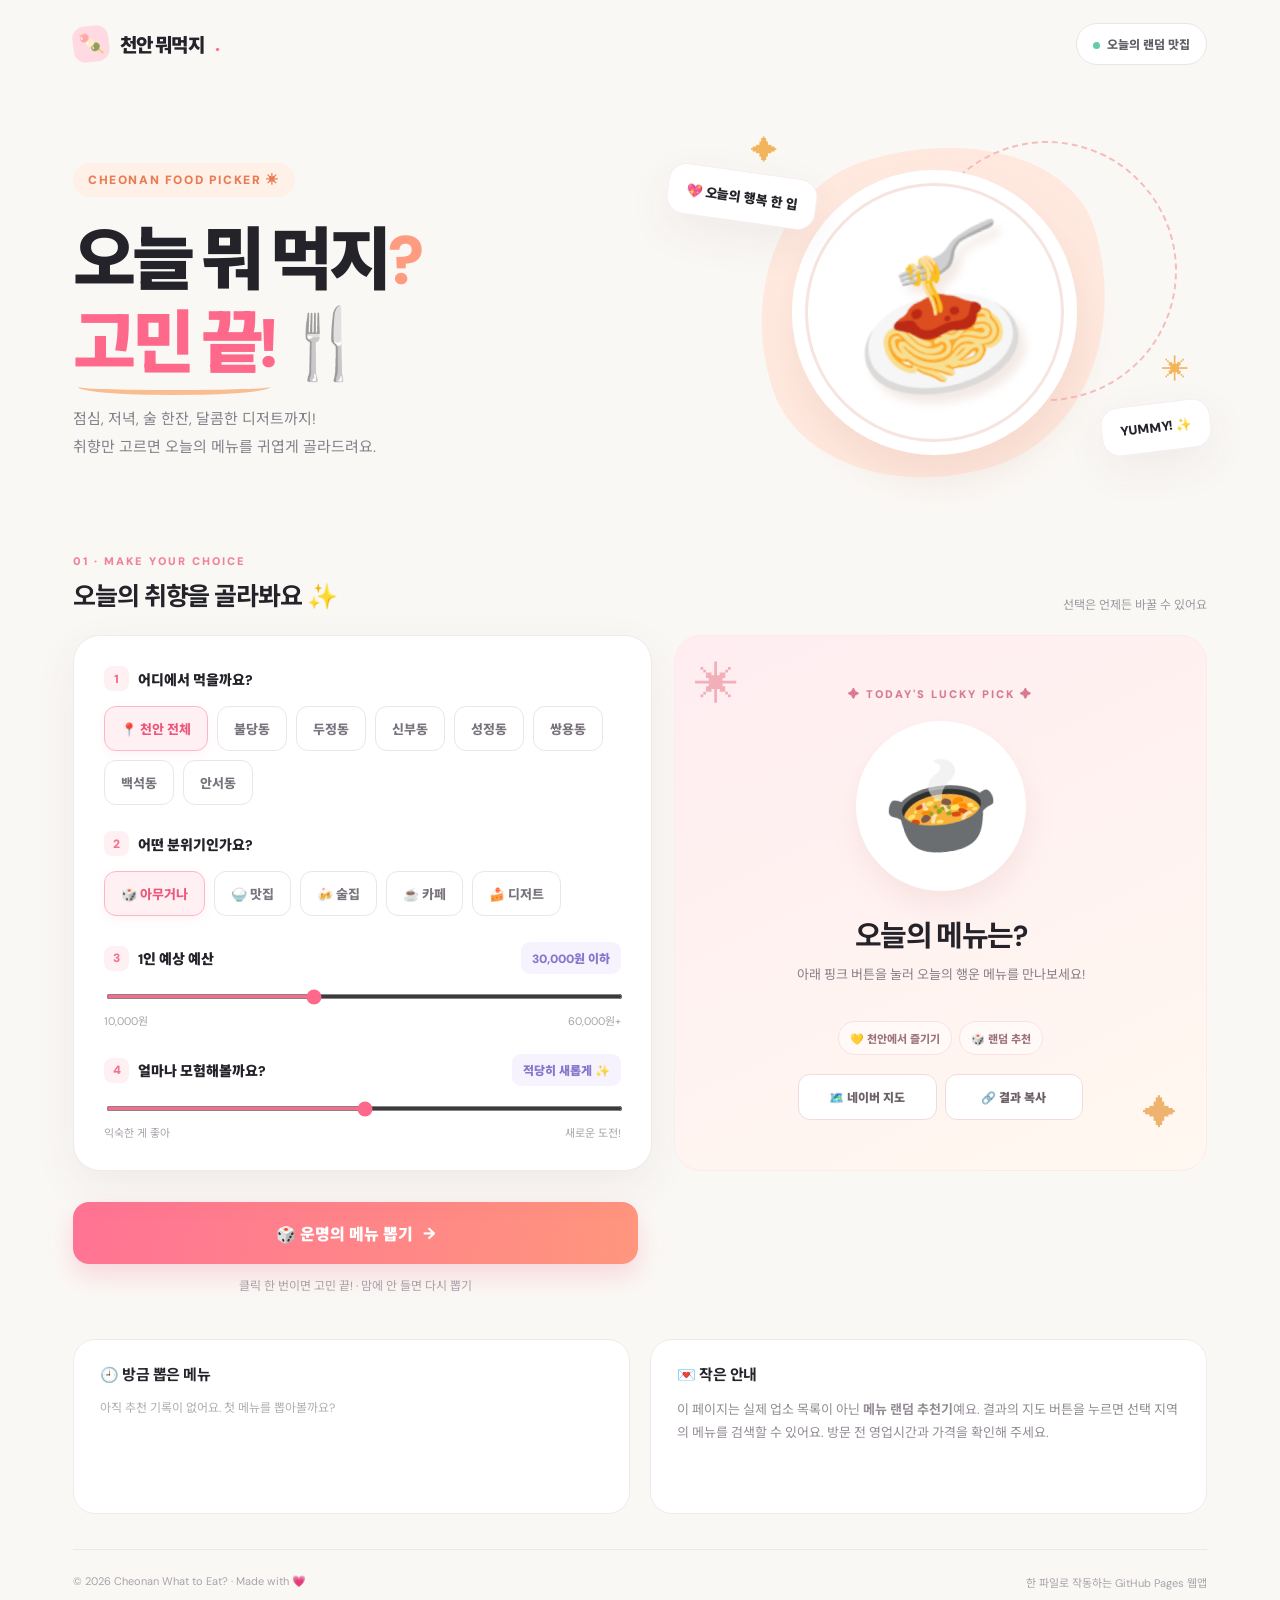
==== commit 13841aae: "Add files via upload" ====
--- a/index.html
+++ b/index.html
@@ -1 +1,47 @@
-<!doctype html><html lang="ko"><head><meta charset="UTF-8"><meta name="viewport" content="width=device-width,initial-scale=1"><meta name="description" content="천안시 공원관리과에서 민간공원 업무를 담당하는 박희빈의 개인 포트폴리오"><title>박희빈 | Portfolio</title><link rel="stylesheet" href="style.css"><script src="app.js" defer></script></head><body><header class="topbar"><nav class="container nav" aria-label="주요 메뉴"><a class="brand" href="index.html"><span class="brand-icon">✳</span> HEEBIN.PARK</a><button class="nav-toggle" aria-label="메뉴 열기" aria-expanded="false">☰</button><div class="nav-links"><a class="active" href="index.html">Home</a><a href="1.html">About</a><a href="2.html">Work</a><a href="3.html">Journey</a></div></nav></header><main><section class="container hero"><div><span class="eyebrow">Personal portfolio / 2026</span><h1>도시의 일상에<br><span class="accent">초록의 가치</span>를<br>더합니다.</h1><p class="intro">안녕하세요, <strong>박희빈</strong>입니다.<br>천안시 공원관리과에서 민간공원 관련 업무를 담당하며, 사람과 도시 그리고 자연이 조화롭게 연결되는 일에 관심을 가지고 있습니다.</p><div class="pill-row"><span class="pill">🌿 천안시 공원관리과</span><span class="pill">✦ 6년 차</span><span class="pill">☀ ENFP</span></div><div class="actions"><a class="btn btn-primary" href="2.html">담당 업무 살펴보기 →</a><a class="btn btn-secondary" href="1.html">저를 소개합니다 ↗</a></div></div><div class="art" role="img" aria-label="나무와 녹색 언덕으로 표현한 공원 일러스트"><div class="art-main"><div class="orb"></div><div class="tree"></div><div class="hill"></div><div class="hill two"></div></div><div class="floating one"><span class="dot"></span>GREEN & PEOPLE</div><div class="floating two">🌱 <strong>Growing together</strong><br><span class="mini-note">더 나은 일상을 향해</span></div></div></section><section class="section"><div class="container"><div class="section-header"><div><span class="eyebrow">Explore</span><h2 class="section-title">세 가지 키워드로 보는 저</h2></div><p class="section-desc">카드를 눌러 더 자세한 이야기를 확인해 보세요.</p></div><div class="grid3"><a class="card" href="1.html"><div class="card-icon">👋</div><h3>01. About me</h3><p>사람과의 소통을 즐기고, 새로운 가능성을 발견하는 ENFP 박희빈을 소개합니다.</p><span class="card-link">자기소개 보기 ↗</span></a><a class="card" href="2.html"><div class="card-icon">🌳</div><h3>02. My work</h3><p>천안시 공원관리과 소속으로 수행하는 민간공원 관련 업무를 소개합니다.</p><span class="card-link">업무 소개 보기 ↗</span></a><a class="card" href="3.html"><div class="card-icon">🧭</div><h3>03. My journey</h3><p>공공업무 현장에서 쌓아 온 6년 차의 경험과 앞으로의 방향을 공유합니다.</p><span class="card-link">경력 이야기 보기 ↗</span></a></div><div class="stats"><div class="stat"><strong>06<small style="font-size:16px"> yr</small></strong><span>2026년 기준 경력 연차</span></div><div class="stat"><strong>ENFP</strong><span>열정과 소통을 즐기는 성향</span></div><div class="stat"><strong>01</strong><span>사람과 공원을 잇는 관심사</span></div></div></div></section><section class="section"><div class="container"><div class="section-header"><div><span class="eyebrow">Values</span><h2 class="section-title">제가 일할 때 중요하게 여기는 것</h2></div><span class="section-desc">화살표를 눌러 넘겨 보세요.</span></div><div class="slider-shell" aria-label="업무 가치 슬라이더"><div class="slide"><div class="slide-num">01</div><div><h3>소통으로 시작하기 💬</h3><p>여러 입장을 이해하고 대화 속에서 해결의 실마리를 찾는 태도를 지향합니다.</p></div></div><div class="slide"><div class="slide-num">02</div><div><h3>현장을 꼼꼼히 살피기 🌿</h3><p>책상 위의 계획뿐 아니라 실제 공간과 이용자의 관점을 함께 고려하고자 합니다.</p></div></div><div class="slide"><div class="slide-num">03</div><div><h3>더 나은 방법을 발견하기 ✨</h3><p>익숙한 업무에서도 개선할 수 있는 부분을 탐색하고 배움을 이어갑니다.</p></div></div><div class="slider-controls"><button class="arrow" data-prev aria-label="이전 슬라이드">←</button><button class="arrow" data-next aria-label="다음 슬라이드">→</button><div class="dots"></div></div></div></div></section></main><footer class="footer"><div class="container footer-inner"><div><strong>박희빈 · Personal Portfolio</strong><br><small>도시와 자연, 사람을 잇는 일</small></div><div class="page-switch" aria-label="상세 페이지 바로가기"><a href="1.html" aria-label="1번 자기소개 페이지">1</a><a href="2.html" aria-label="2번 담당 업무 페이지">2</a><a href="3.html" aria-label="3번 주요 경력 페이지">3</a></div><small>© 2026 Heebin Park</small></div></footer></body></html>
+<!doctype html>
+<html lang="ko">
+<head>
+<meta charset="utf-8" />
+<meta name="viewport" content="width=device-width,initial-scale=1" />
+<meta name="theme-color" content="#faf8f5" />
+<meta name="description" content="천안 오늘 뭐 먹지? 지역과 취향을 고르고 랜덤 메뉴를 추천받아 보세요." />
+<title>오늘 뭐 먹지? — 천안 랜덤 픽</title>
+<style>
+@import url('https://fonts.googleapis.com/css2?family=DM+Sans:wght@400;500;600;700;800&family=Nunito:wght@500;600;700;800;900&family=Noto+Sans+KR:wght@400;500;600;700;800;900&display=swap');
+:root{--ink:#24232a;--sub:#817c85;--line:#eae5e6;--paper:#faf8f5;--white:#fff;--pink:#fe698b;--peach:#ffb68c;--purple:#8f83e6;--mint:#bfe8d7;--shadow:0 15px 45px rgba(68,43,51,.065)}*{box-sizing:border-box}html{scroll-behavior:smooth}body{margin:0;background:var(--paper);color:var(--ink);font-family:'DM Sans','Noto Sans KR',sans-serif;-webkit-font-smoothing:antialiased}button,input,a{font:inherit}button{cursor:pointer}button:focus-visible,a:focus-visible,input:focus-visible{outline:3px solid #8f83e6;outline-offset:3px}button:disabled{cursor:not-allowed;opacity:.6}.shell{max-width:1190px;margin:auto;padding:0 28px}.topbar{height:88px;display:flex;align-items:center;justify-content:space-between}.brand{display:inline-flex;align-items:center;gap:11px;text-decoration:none;color:var(--ink);font-weight:900;font-size:19px;letter-spacing:-.9px}.brand-mark{width:36px;height:36px;display:grid;place-items:center;background:#ffdae3;border-radius:12px;font-size:20px;transform:rotate(-7deg)}.top-right{display:flex;align-items:center;gap:10px}.pill{border:1px solid var(--line);background:white;border-radius:50px;padding:11px 16px;color:#605d65;font-size:12px;font-weight:800}.live-dot{display:inline-block;width:7px;height:7px;border-radius:50%;background:#65cba3;margin-right:7px}.hero{position:relative;display:grid;grid-template-columns:1.02fr .98fr;min-height:450px;align-items:center;gap:20px;padding:29px 0 42px}.eyebrow{display:inline-block;padding:9px 15px;background:#fff1e7;border-radius:30px;color:#e87d55;font-size:12px;font-weight:900;letter-spacing:1.6px}.hero h1{font-size:clamp(43px,5.35vw,73px);line-height:1.22;margin:22px 0 20px;font-weight:900;letter-spacing:-4px;word-break:keep-all}.hero h1 .accent{color:var(--pink);position:relative;white-space:nowrap}.hero h1 .accent:after{content:'';position:absolute;left:5px;bottom:-7px;width:96%;height:11px;border-bottom:5px solid #f9bd90;border-radius:50%}.hero p{color:#85808a;font-size:15px;line-height:1.85;margin:0;word-break:keep-all}.hero-art{height:390px;position:relative;display:grid;place-items:center}.blob{position:absolute;width:355px;height:330px;background:#ffe9df;border-radius:44% 56% 47% 53% / 57% 40% 60% 43%;transform:rotate(-17deg)}.blob2{position:absolute;width:260px;height:260px;right:30px;top:24px;border:2px dashed #f5bdba;border-radius:50%;transform:rotate(20deg)}.dish{position:relative;width:285px;height:285px;border-radius:50%;background:#fff;box-shadow:0 24px 38px #cf9c8a32,inset 0 0 0 13px #fff,inset 0 0 0 16px #f6e4e0;display:grid;place-items:center;transform:rotate(-12deg);animation:float 5s ease-in-out infinite}.dish .food{font-size:144px;filter:drop-shadow(5px 10px 4px #a65f4522)}.bubble{position:absolute;background:white;box-shadow:var(--shadow);border:1px solid #f7edef;border-radius:18px;padding:15px 18px;font-size:13px;font-weight:900;transform:rotate(8deg)}.bubble.one{top:54px;left:6px}.bubble.two{bottom:55px;right:-4px;transform:rotate(-7deg)}.spark{position:absolute;font-size:27px;color:#f3b55b}.spark.a{top:16px;left:90px}.spark.b{right:18px;bottom:120px}@keyframes float{50%{transform:translateY(-12px) rotate(-5deg)}}.section-head{display:flex;justify-content:space-between;align-items:end;gap:10px;margin-bottom:22px}.kicker{font-size:11px;font-weight:900;letter-spacing:2px;color:#ef8399}.section-head h2{font-size:25px;letter-spacing:-1.1px;margin:6px 0 0}.tiny{font-size:12px;color:#9c98a0}.workspace{display:grid;grid-template-columns:1fr 0.92fr;gap:22px;align-items:stretch;padding-bottom:26px}.panel{border:1px solid #f0eaeb;border-radius:27px;background:white;box-shadow:var(--shadow);padding:30px;min-width:0}.filter-title{font-size:14px;font-weight:900;display:flex;align-items:center;gap:9px;margin-bottom:15px}.filter-title .num{background:#fff0f4;color:#f1718f;width:25px;height:25px;display:grid;place-items:center;border-radius:8px;font-size:12px}.chips{display:flex;gap:9px;flex-wrap:wrap}.chip{border:1px solid #ebe5e7;background:#fff;border-radius:12px;padding:12px 16px;color:#79737d;font-size:13px;font-weight:800;transition:.18s}.chip:hover{border-color:#f79eb1;transform:translateY(-2px)}.chip.active{color:#ec577a;background:#fff0f4;border-color:#ffb6c7;box-shadow:0 4px 10px #ffb6c72b}.filter-block{margin-bottom:26px}.filter-block:last-child{margin-bottom:0}.slider-line{display:flex;justify-content:space-between;align-items:center;margin-bottom:9px}.value-tag{background:#f6f3ff;color:#8777cd;border-radius:9px;padding:7px 11px;font-weight:900;font-size:12px}input[type=range]{width:100%;accent-color:var(--pink);cursor:pointer;height:5px}.range-ends{display:flex;justify-content:space-between;color:#aaa3ac;font-size:11px;margin-top:8px}.result{background:linear-gradient(155deg,#ffedf1 0%,#fff8f0 100%);border:1px solid #ffeaeb;border-radius:27px;padding:28px;display:flex;flex-direction:column;align-items:center;justify-content:center;min-height:500px;text-align:center;position:relative;overflow:hidden}.result:before{content:'✳';position:absolute;left:20px;top:20px;color:#f2afb7;font-size:44px}.result:after{content:'✦';position:absolute;right:29px;bottom:34px;color:#edb36f;font-size:34px}.result-label{font-size:11px;letter-spacing:2px;color:#d77b91;font-weight:900;margin-bottom:20px}.result-art{width:170px;height:170px;border-radius:50%;background:#fff;box-shadow:0 15px 27px #c78f8e24;display:grid;place-items:center;font-size:95px;transform:rotate(-8deg);margin-bottom:20px;transition:transform .3s}.result-art.pop{animation:pop .5s cubic-bezier(.16,1.25,.36,1)}@keyframes pop{0%{transform:scale(.6) rotate(-30deg);opacity:.4}75%{transform:scale(1.15) rotate(6deg)}100%{transform:scale(1) rotate(-8deg);opacity:1}}.result h3{font-size:29px;letter-spacing:-1.4px;margin:1px 0 9px}.result-desc{font-size:13px;color:#887f87;line-height:1.65;max-width:300px;min-height:42px;margin:0 0 15px}.meta{display:flex;gap:7px;justify-content:center;flex-wrap:wrap;margin-bottom:19px}.meta span{background:#fff9f8;border:1px solid #fae2e4;border-radius:30px;padding:8px 11px;font-weight:800;color:#9d747e;font-size:11px}.result-actions{width:100%;max-width:285px;display:grid;grid-template-columns:1fr 1fr;gap:8px}.link-btn{border-radius:12px;padding:13px 10px;background:#fff;color:#6e626a;border:1px solid #f1dbdf;text-decoration:none;font-weight:900;font-size:12px;transition:.15s}.link-btn:hover{transform:translateY(-2px);box-shadow:0 5px 15px #bb798326}.main-action{width:100%;border:0;border-radius:16px;background:linear-gradient(100deg,#ff7394,#ff967d);color:#fff;box-shadow:0 12px 24px #f97b9440;padding:19px;font-size:16px;font-weight:900;transition:transform .2s,box-shadow .2s;display:flex;justify-content:center;align-items:center;gap:10px}.main-action:hover{transform:translateY(-2px);box-shadow:0 16px 28px #f97b9455}.main-action:active{transform:scale(.98)}.action-wrap{margin:5px 0 45px;max-width:565px}.action-hint{text-align:center;color:#a8a1aa;font-size:12px;margin-top:12px}.bottom-grid{display:grid;grid-template-columns:1fr 1fr;gap:20px;padding-bottom:35px}.mini-panel{background:white;border:1px solid #f0eaeb;border-radius:22px;padding:23px 26px;min-height:175px}.mini-panel h4{margin:0 0 13px;font-size:15px;letter-spacing:-.5px}.history{display:flex;gap:8px;flex-wrap:wrap}.history-item{border:1px solid #f0e9e9;background:#faf8f8;color:#665d65;padding:9px 12px;border-radius:10px;font-weight:800;font-size:12px}.empty{color:#b3acb3;font-size:12px;line-height:1.7}.tip{color:#948c95;font-size:13px;line-height:1.8;margin:0}.footer{border-top:1px solid #eee8e8;padding:24px 0 34px;color:#aaa1aa;display:flex;justify-content:space-between;gap:12px;font-size:11px}.toast{position:fixed;left:50%;bottom:27px;transform:translate(-50%,30px);background:#302935;color:#fff;padding:13px 19px;border-radius:30px;font-weight:800;font-size:12px;opacity:0;pointer-events:none;transition:.25s;z-index:5}.toast.show{opacity:1;transform:translate(-50%,0)}@media(max-width:850px){.hero{grid-template-columns:1fr 0.8fr;min-height:360px}.hero h1{font-size:51px}.hero-art{height:300px}.blob{width:265px;height:250px}.blob2{width:210px;height:210px}.dish{width:210px;height:210px}.dish .food{font-size:106px}.bubble{padding:10px;font-size:11px}.workspace{grid-template-columns:1fr 1fr}.panel{padding:23px}.result{padding:20px}}@media(max-width:670px){.shell{padding:0 18px}.topbar{height:72px}.brand{font-size:16px}.pill{font-size:10px;padding:9px 12px}.hero{grid-template-columns:1fr;min-height:0;padding:23px 0 25px;gap:0}.hero h1{font-size:clamp(42px,11vw,58px);letter-spacing:-2.5px;margin:18px 0 16px}.hero p{font-size:13px}.hero-art{height:200px;margin:0}.blob{width:210px;height:175px}.blob2{width:145px;height:145px;right:16%}.dish{width:150px;height:150px}.dish .food{font-size:73px}.bubble.one{top:17px;left:9%}.bubble.two{bottom:14px;right:8%}.spark{font-size:18px}.workspace,.bottom-grid{grid-template-columns:1fr}.panel{padding:23px}.result{min-height:410px;padding:30px 20px}.result-art{height:140px;width:140px;font-size:76px}.result h3{font-size:27px}.section-head h2{font-size:23px}.action-wrap{margin:19px 0 34px;max-width:100%}.bottom-grid{gap:13px}.footer{flex-direction:column}.chip{padding:11px 13px}}@media(prefers-reduced-motion:reduce){*,*:before,*:after{animation:none!important;transition:none!important;scroll-behavior:auto!important}}
+</style>
+</head>
+<body>
+<div class="shell"><header class="topbar"><a class="brand" href="./index.html"><span class="brand-mark">🍡</span> 천안 뭐먹지<span style="color:#fd7793">.</span></a><div class="top-right"><span class="pill"><span class="live-dot"></span>오늘의 랜덤 맛집</span></div></header>
+<section class="hero"><div><span class="eyebrow">CHEONAN FOOD PICKER ✳</span><h1>오늘 뭐 먹지<span style="color:#ff9c80">?</span><br><span class="accent">고민 끝!</span> 🍴</h1><p>점심, 저녁, 술 한잔, 달콤한 디저트까지!<br>취향만 고르면 오늘의 메뉴를 귀엽게 골라드려요.</p></div><div class="hero-art" aria-hidden="true"><div class="blob"></div><div class="blob2"></div><div class="dish"><span class="food">🍝</span></div><div class="bubble one">💖 오늘의 행복 한 입</div><div class="bubble two">YUMMY! ✨</div><span class="spark a">✦</span><span class="spark b">✳</span></div></section>
+<div class="section-head"><div><span class="kicker">01 · MAKE YOUR CHOICE</span><h2>오늘의 취향을 골라봐요 ✨</h2></div><span class="tiny">선택은 언제든 바꿀 수 있어요</span></div>
+<main class="workspace"><section class="panel" aria-label="추천 필터"><div class="filter-block"><div class="filter-title"><span class="num">1</span> 어디에서 먹을까요?</div><div class="chips" id="areas" role="group" aria-label="천안 지역"><button class="chip active" data-value="전체" aria-pressed="true">📍 천안 전체</button><button class="chip" data-value="불당동" aria-pressed="false">불당동</button><button class="chip" data-value="두정동" aria-pressed="false">두정동</button><button class="chip" data-value="신부동" aria-pressed="false">신부동</button><button class="chip" data-value="성정동" aria-pressed="false">성정동</button><button class="chip" data-value="쌍용동" aria-pressed="false">쌍용동</button><button class="chip" data-value="백석동" aria-pressed="false">백석동</button><button class="chip" data-value="안서동" aria-pressed="false">안서동</button></div></div>
+<div class="filter-block"><div class="filter-title"><span class="num">2</span> 어떤 분위기인가요?</div><div class="chips" id="categories" role="group" aria-label="음식 종류"><button class="chip active" data-value="전체" aria-pressed="true">🎲 아무거나</button><button class="chip" data-value="식사" aria-pressed="false">🍚 맛집</button><button class="chip" data-value="술집" aria-pressed="false">🍻 술집</button><button class="chip" data-value="카페" aria-pressed="false">☕ 카페</button><button class="chip" data-value="디저트" aria-pressed="false">🍰 디저트</button></div></div>
+<div class="filter-block"><div class="slider-line"><div class="filter-title" style="margin:0"><span class="num">3</span> 1인 예상 예산</div><span class="value-tag" id="budgetLabel">30,000원 이하</span></div><input id="budget" aria-label="최대 예산" type="range" min="10000" max="60000" step="5000" value="30000"><div class="range-ends"><span>10,000원</span><span>60,000원+</span></div></div>
+<div class="filter-block"><div class="slider-line"><div class="filter-title" style="margin:0"><span class="num">4</span> 얼마나 모험해볼까요?</div><span class="value-tag" id="moodLabel">적당히 새롭게 ✨</span></div><input id="mood" aria-label="새로운 메뉴 선호도" type="range" min="0" max="2" step="1" value="1"><div class="range-ends"><span>익숙한 게 좋아</span><span>새로운 도전!</span></div></div></section>
+<section class="result" id="result" aria-live="polite"><div class="result-label" id="resultLabel">✦ TODAY'S LUCKY PICK ✦</div><div class="result-art" id="resultArt">🍲</div><h3 id="resultTitle">오늘의 메뉴는?</h3><p class="result-desc" id="resultDesc">아래 핑크 버튼을 눌러 오늘의 행운 메뉴를 만나보세요!</p><div class="meta" id="meta"><span>💛 천안에서 즐기기</span><span>🎲 랜덤 추천</span></div><div class="result-actions"><a class="link-btn" id="naverLink" href="https://map.naver.com" target="_blank" rel="noopener noreferrer">🗺️ 네이버 지도</a><button class="link-btn" id="copyBtn" type="button">🔗 결과 복사</button></div></section></main>
+<div class="action-wrap"><button class="main-action" type="button" id="spinBtn">🎲 운명의 메뉴 뽑기 <span aria-hidden="true">→</span></button><div class="action-hint">클릭 한 번이면 고민 끝! · 맘에 안 들면 다시 뽑기</div></div>
+<section class="bottom-grid"><article class="mini-panel"><h4>🕘 방금 뽑은 메뉴</h4><div id="history" class="history"><span class="empty">아직 추천 기록이 없어요. 첫 메뉴를 뽑아볼까요?</span></div></article><article class="mini-panel"><h4>💌 작은 안내</h4><p class="tip">이 페이지는 실제 업소 목록이 아닌 <strong>메뉴 랜덤 추천기</strong>예요. 결과의 지도 버튼을 누르면 선택 지역의 메뉴를 검색할 수 있어요. 방문 전 영업시간과 가격을 확인해 주세요.</p></article></section>
+<footer class="footer"><span>© 2026 Cheonan What to Eat? · Made with 💗</span><span>한 파일로 작동하는 GitHub Pages 웹앱</span></footer></div><div class="toast" id="toast" role="status"></div>
+<script>
+(()=>{'use strict';
+const menu=[
+['김치찌개','🍲','식사',10000,0,'뜨끈한 국물에 밥 한 공기, 실패 없는 선택!'],['제육볶음','🍚','식사',11000,0,'매콤달콤한 밥도둑이 당기는 날'],['돈카츠','🍱','식사',14000,0,'바삭한 한 입으로 기분 전환!'],['칼국수','🍜','식사',10000,0,'후루룩, 속까지 따뜻해지는 메뉴'],['국밥','🥘','식사',11000,0,'든든하게 채우는 한 끼'],['비빔밥','🥗','식사',11000,0,'알록달록 맛있고 깔끔한 한 끼'],['냉면','🍜','식사',12000,0,'시원하고 깔끔하게 한 그릇'],['초밥','🍣','식사',19000,1,'오늘은 조금 더 특별한 식사'],['파스타','🍝','식사',18000,1,'분위기까지 챙기는 기분 좋은 메뉴'],['마라탕','🍲','식사',16000,1,'얼얼한 매력에 풍덩 빠져봐요'],['쌀국수','🍜','식사',13000,1,'향긋한 국물로 산뜻하게'],['수제버거','🍔','식사',16000,1,'두툼하고 맛있는 한 입'],['타코','🌮','식사',18000,2,'오늘은 이국적인 한 입 어때요?'],['인도 커리','🍛','식사',20000,2,'향신료와 난의 매력에 도전!'],['샤브샤브','🥬','식사',23000,1,'채소와 고기를 보글보글'],['양꼬치','🍢','술집',26000,2,'꼬치 하나에 대화가 술술'],['삼겹살','🥓','술집',28000,0,'지글지글, 오늘의 행복 충전'],['치킨과 맥주','🍗','술집',25000,0,'바삭한 치킨과 시원한 한 잔'],['전과 막걸리','🥞','술집',23000,0,'고소한 전과 함께하는 밤'],['이자카야 꼬치','🍢','술집',30000,1,'작은 접시로 즐기는 분위기'],['곱창구이','🥩','술집',35000,1,'고소한 매력이 가득한 저녁'],['하이볼 바','🥃','술집',30000,2,'상큼한 한 잔이 어울리는 밤'],['와인 바','🍷','술집',45000,2,'조금 특별하게 마무리하는 하루'],['맥주 펍','🍺','술집',25000,1,'가볍게 한 잔, 편안한 수다'],['라테 카페','☕','카페',7000,0,'포근한 커피 한 잔의 여유'],['핸드드립 카페','☕','카페',8000,2,'커피 향을 천천히 즐기는 시간'],['브런치 카페','🥐','카페',19000,1,'느긋하게 즐기는 작은 휴식'],['말차 카페','🍵','카페',9000,2,'쌉싸름하고 부드러운 녹색 충전'],['뷰 좋은 카페','🌿','카페',10000,1,'오늘은 공간까지 즐겨요'],['베이커리 카페','🥖','카페',14000,0,'갓 구운 빵 냄새를 따라'],['케이크','🍰','디저트',9000,0,'달콤한 한 조각의 위로'],['크로플','🧇','디저트',11000,1,'바삭하고 달콤한 조합'],['빙수','🍧','디저트',14000,0,'시원하게 기분을 리셋'],['마카롱','🧁','디저트',11000,1,'작고 귀여운 달콤함'],['젤라토','🍨','디저트',8000,2,'쫀득한 디저트 산책'],['도넛','🍩','디저트',9000,0,'기분 좋은 설탕 충전']
+].map(([name,emoji,category,price,adventure,description])=>({name,emoji,category,price,adventure,description}));
+let state={area:'전체',category:'전체',budget:30000,mood:1},current=null,history=[],busy=false;const $=id=>document.getElementById(id);const format=n=>n.toLocaleString('ko-KR')+'원';
+function chips(id,key){$(id).addEventListener('click',e=>{let b=e.target.closest('button[data-value]');if(!b)return;state[key]=b.dataset.value;$(id).querySelectorAll('button').forEach(x=>{const on=x===b;x.classList.toggle('active',on);x.setAttribute('aria-pressed',String(on))})})}
+chips('areas','area');chips('categories','category');
+$('budget').addEventListener('input',e=>{state.budget=Number(e.target.value);$('budgetLabel').textContent=state.budget===60000?'60,000원+':format(state.budget)+' 이하'});
+$('mood').addEventListener('input',e=>{state.mood=Number(e.target.value);$('moodLabel').textContent=['익숙하고 든든하게 💛','적당히 새롭게 ✨','과감하게 도전 🚀'][state.mood]});
+function pool(){let all=menu.filter(x=>(state.category==='전체'||x.category===state.category)&&x.price<=state.budget);if(!all.length)return [];let weights=all.map(x=>({item:x,weight:state.mood===0?(x.adventure===0?5:x.adventure===1?2:1):state.mood===2?(x.adventure===2?5:x.adventure===1?3:1):3}));return weights}
+function pick(weights){let total=weights.reduce((s,x)=>s+x.weight,0),n=Math.random()*total;for(const x of weights){n-=x.weight;if(n<=0)return x.item}return weights.at(-1).item}
+function areaName(){return state.area==='전체'?'천안시':`천안 ${state.area}`}
+function mapUrl(x){return 'https://map.naver.com/p/search/'+encodeURIComponent(areaName()+' '+x.name)}
+function show(x){current={...x,area:areaName()};$('resultArt').textContent=x.emoji;$('resultArt').classList.remove('pop');void $('resultArt').offsetWidth;$('resultArt').classList.add('pop');$('resultTitle').textContent=x.name;$('resultDesc').textContent=x.description;$('meta').replaceChildren(...[`📍 ${areaName()}`,`💸 약 ${format(x.price)}`,`✨ ${x.category}`].map(s=>{let el=document.createElement('span');el.textContent=s;return el}));$('naverLink').href=mapUrl(x);$('resultLabel').textContent='✦ YOUR LUCKY PICK ✦';history.unshift(current);history=history.slice(0,5);$('history').replaceChildren(...history.map(h=>{let b=document.createElement('button');b.className='history-item';b.textContent=`${h.emoji} ${h.name}`;b.title=h.area+' · 네이버 지도에서 검색';b.onclick=()=>window.open('https://map.naver.com/p/search/'+encodeURIComponent(h.area+' '+h.name),'_blank','noopener,noreferrer');return b}))}
+function toast(s){$('toast').textContent=s;$('toast').classList.add('show');clearTimeout(toast.timer);toast.timer=setTimeout(()=>$('toast').classList.remove('show'),2200)}
+$('spinBtn').addEventListener('click',()=>{if(busy)return;let options=pool();if(!options.length){toast('예산이나 카테고리를 바꿔주세요');return}busy=true;let btn=$('spinBtn');btn.disabled=true;btn.textContent='✨ 맛있는 운명 찾는 중...';let ticks=0, timer=setInterval(()=>{let x=pick(options);$('resultArt').textContent=x.emoji;$('resultTitle').textContent=x.name;ticks++;if(ticks>=9){clearInterval(timer);let candidates=options.filter(x=>!current||x.item.name!==current.name);let chosen=pick(candidates.length?candidates:options);show(chosen);btn.disabled=false;btn.innerHTML='🎲 한 번 더 뽑기 <span aria-hidden="true">→</span>';busy=false}},75)});
+$('copyBtn').addEventListener('click',async()=>{if(!current){toast('먼저 메뉴를 뽑아주세요!');return}let str=`오늘의 천안 랜덤 픽 🎲\n${current.area} · ${current.name} ${current.emoji}\n${mapUrl(current)}`;try{await navigator.clipboard.writeText(str);toast('추천 결과를 복사했어요 💕')}catch(e){const t=document.createElement('textarea');t.value=str;document.body.appendChild(t);t.select();try{document.execCommand('copy');toast('추천 결과를 복사했어요 💕')}catch(e2){toast('복사할 수 없어요')}t.remove()}});
+})();
+</script>
+</body>
+</html>
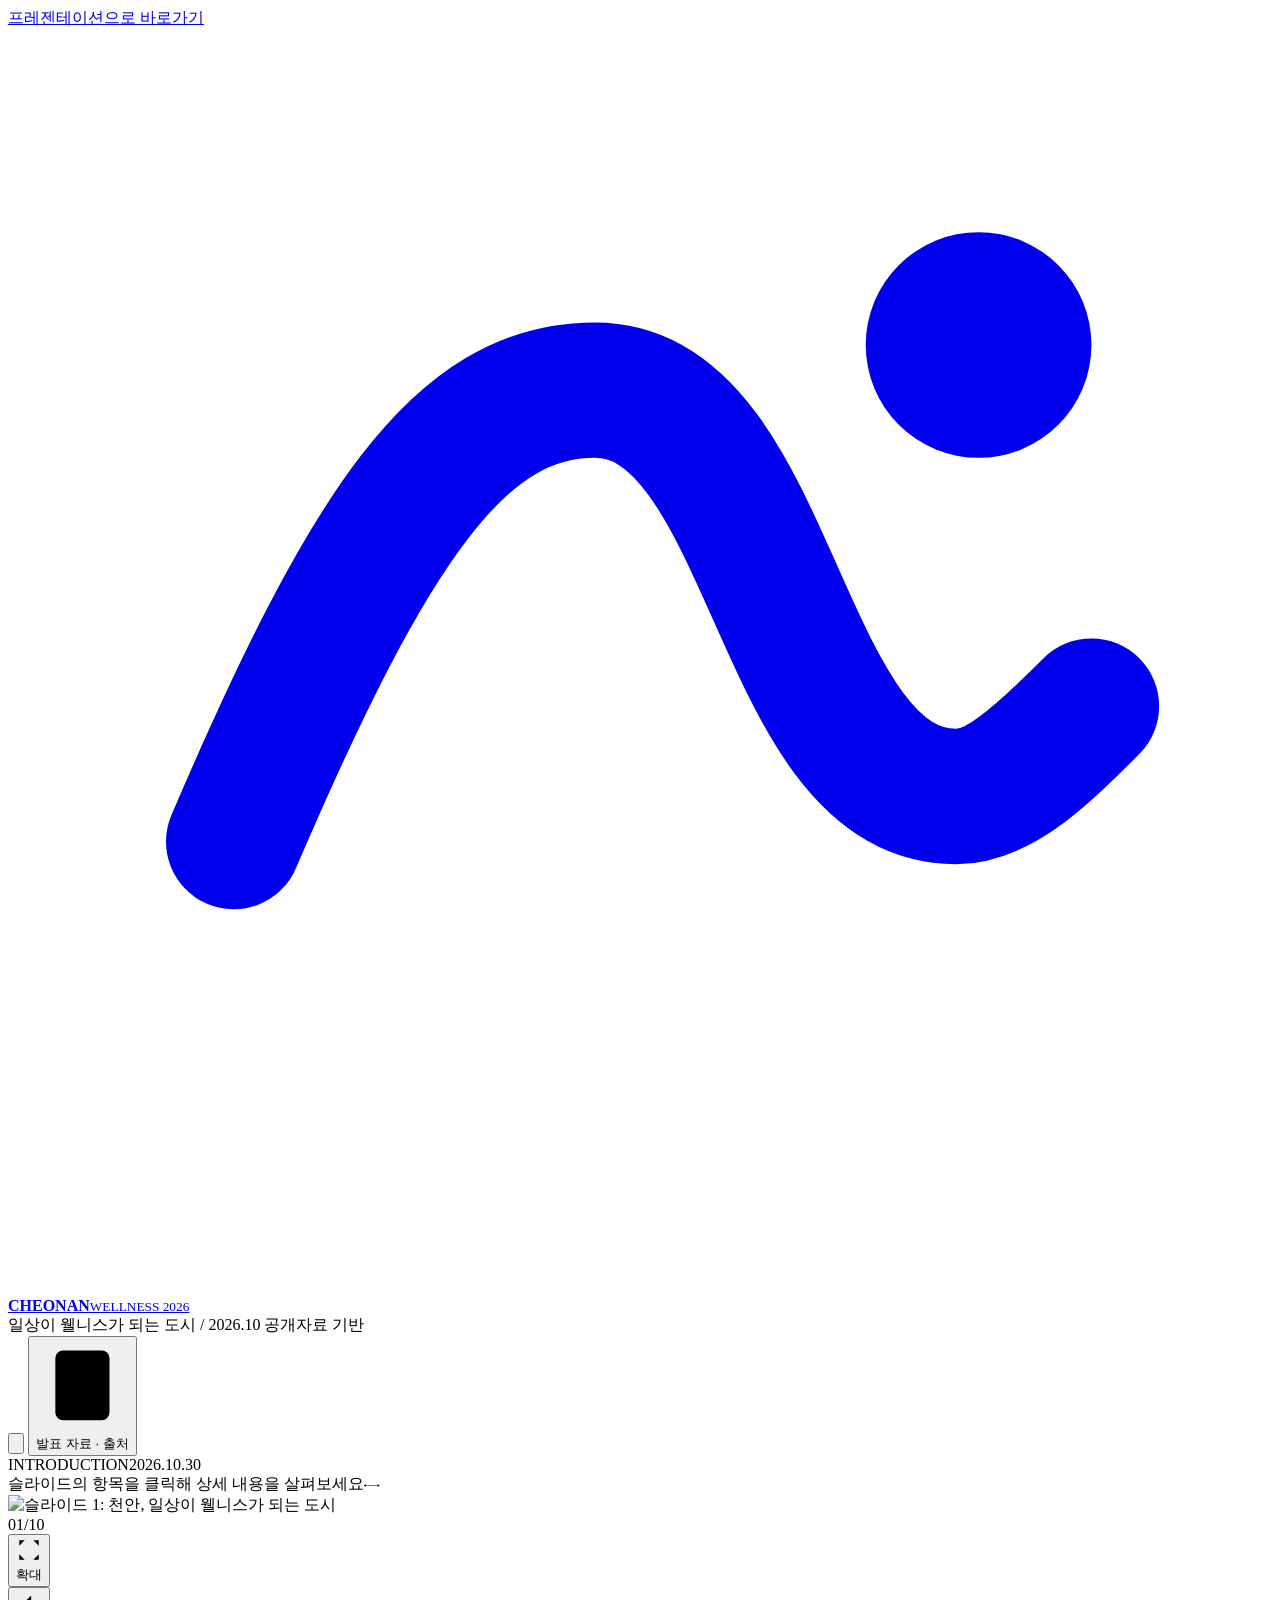
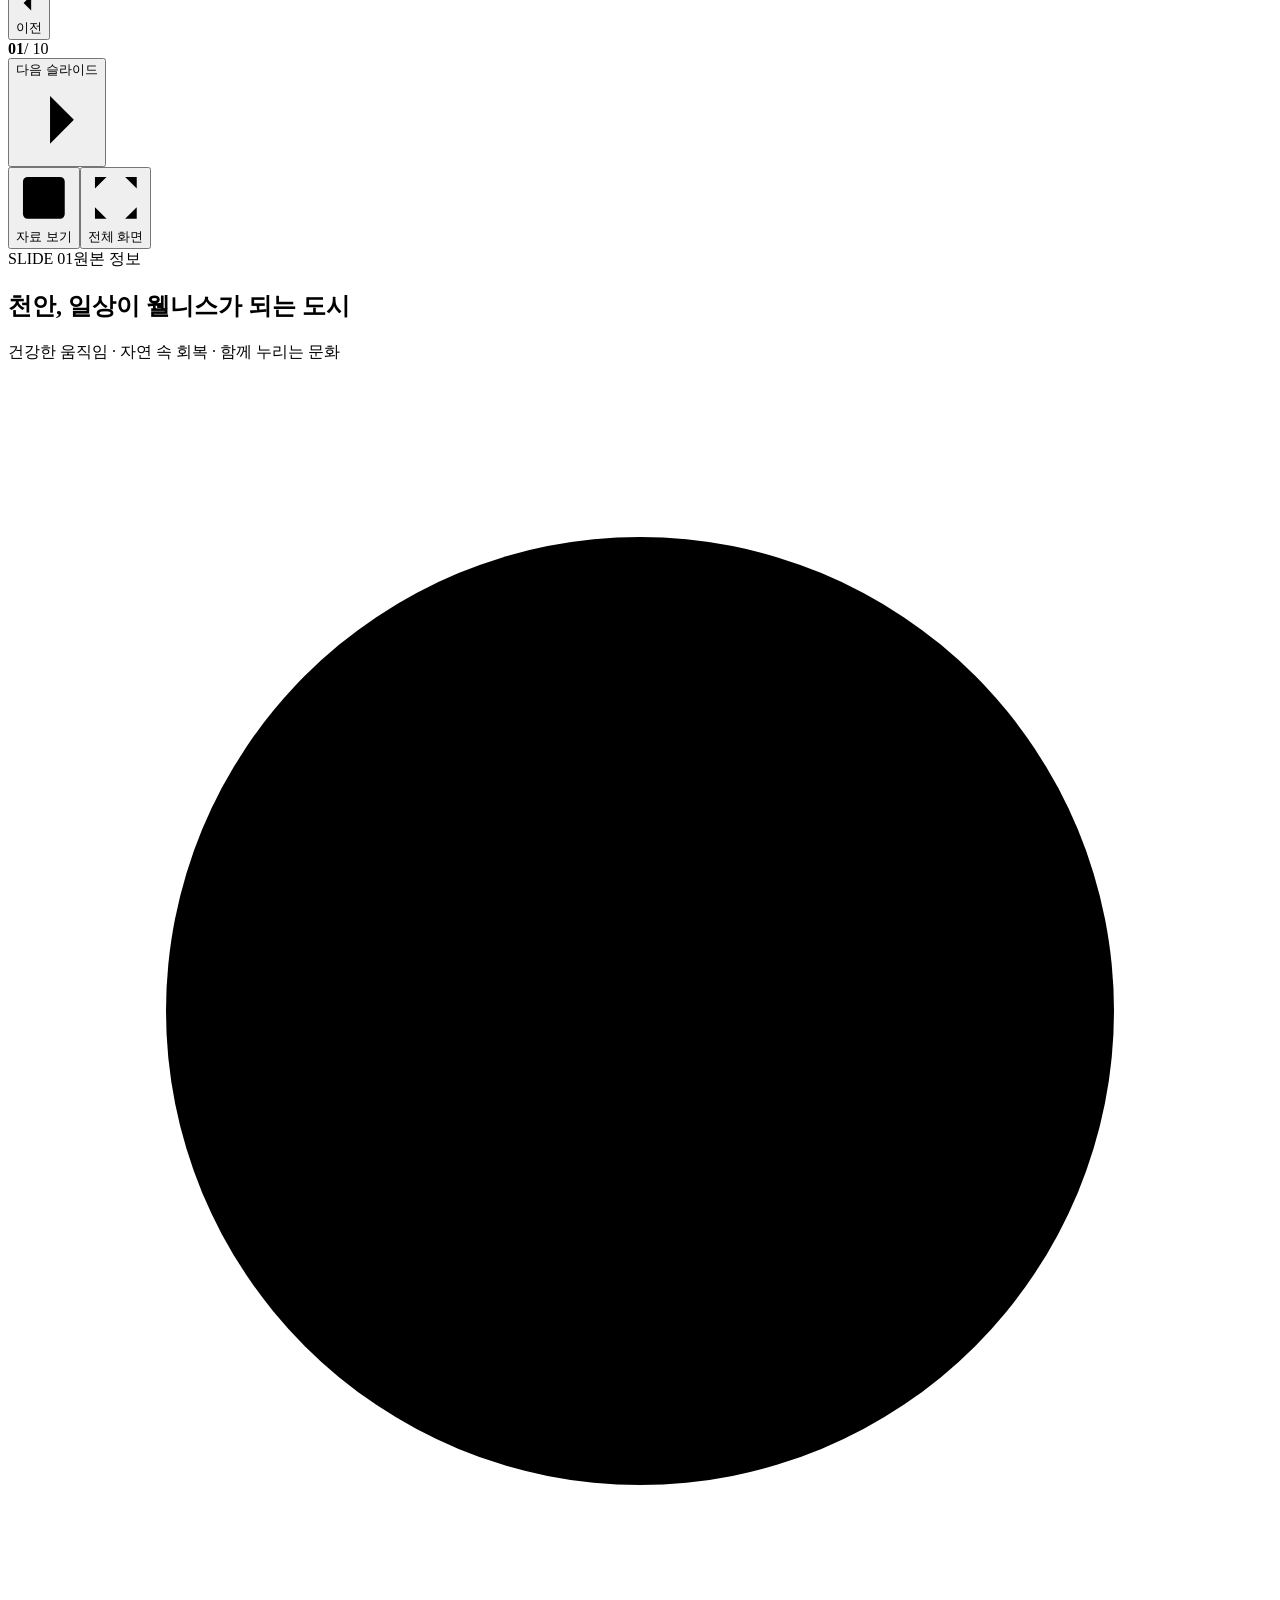
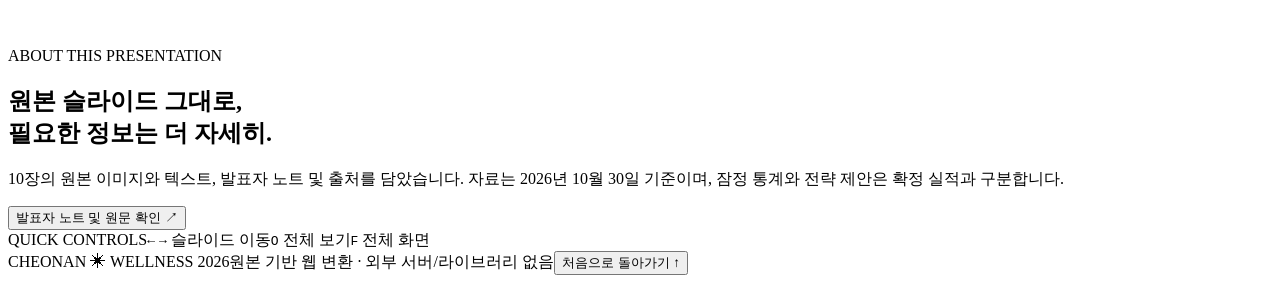
==== commit 3a3c88b3: "Add files via upload" ====
--- a/index.html
+++ b/index.html
@@ -1,47 +1,105 @@
 <!doctype html>
 <html lang="ko">
 <head>
-<meta charset="utf-8" />
-<meta name="viewport" content="width=device-width,initial-scale=1" />
-<meta name="theme-color" content="#faf8f5" />
-<meta name="description" content="천안 오늘 뭐 먹지? 지역과 취향을 고르고 랜덤 메뉴를 추천받아 보세요." />
-<title>오늘 뭐 먹지? — 천안 랜덤 픽</title>
-<style>
-@import url('https://fonts.googleapis.com/css2?family=DM+Sans:wght@400;500;600;700;800&family=Nunito:wght@500;600;700;800;900&family=Noto+Sans+KR:wght@400;500;600;700;800;900&display=swap');
-:root{--ink:#24232a;--sub:#817c85;--line:#eae5e6;--paper:#faf8f5;--white:#fff;--pink:#fe698b;--peach:#ffb68c;--purple:#8f83e6;--mint:#bfe8d7;--shadow:0 15px 45px rgba(68,43,51,.065)}*{box-sizing:border-box}html{scroll-behavior:smooth}body{margin:0;background:var(--paper);color:var(--ink);font-family:'DM Sans','Noto Sans KR',sans-serif;-webkit-font-smoothing:antialiased}button,input,a{font:inherit}button{cursor:pointer}button:focus-visible,a:focus-visible,input:focus-visible{outline:3px solid #8f83e6;outline-offset:3px}button:disabled{cursor:not-allowed;opacity:.6}.shell{max-width:1190px;margin:auto;padding:0 28px}.topbar{height:88px;display:flex;align-items:center;justify-content:space-between}.brand{display:inline-flex;align-items:center;gap:11px;text-decoration:none;color:var(--ink);font-weight:900;font-size:19px;letter-spacing:-.9px}.brand-mark{width:36px;height:36px;display:grid;place-items:center;background:#ffdae3;border-radius:12px;font-size:20px;transform:rotate(-7deg)}.top-right{display:flex;align-items:center;gap:10px}.pill{border:1px solid var(--line);background:white;border-radius:50px;padding:11px 16px;color:#605d65;font-size:12px;font-weight:800}.live-dot{display:inline-block;width:7px;height:7px;border-radius:50%;background:#65cba3;margin-right:7px}.hero{position:relative;display:grid;grid-template-columns:1.02fr .98fr;min-height:450px;align-items:center;gap:20px;padding:29px 0 42px}.eyebrow{display:inline-block;padding:9px 15px;background:#fff1e7;border-radius:30px;color:#e87d55;font-size:12px;font-weight:900;letter-spacing:1.6px}.hero h1{font-size:clamp(43px,5.35vw,73px);line-height:1.22;margin:22px 0 20px;font-weight:900;letter-spacing:-4px;word-break:keep-all}.hero h1 .accent{color:var(--pink);position:relative;white-space:nowrap}.hero h1 .accent:after{content:'';position:absolute;left:5px;bottom:-7px;width:96%;height:11px;border-bottom:5px solid #f9bd90;border-radius:50%}.hero p{color:#85808a;font-size:15px;line-height:1.85;margin:0;word-break:keep-all}.hero-art{height:390px;position:relative;display:grid;place-items:center}.blob{position:absolute;width:355px;height:330px;background:#ffe9df;border-radius:44% 56% 47% 53% / 57% 40% 60% 43%;transform:rotate(-17deg)}.blob2{position:absolute;width:260px;height:260px;right:30px;top:24px;border:2px dashed #f5bdba;border-radius:50%;transform:rotate(20deg)}.dish{position:relative;width:285px;height:285px;border-radius:50%;background:#fff;box-shadow:0 24px 38px #cf9c8a32,inset 0 0 0 13px #fff,inset 0 0 0 16px #f6e4e0;display:grid;place-items:center;transform:rotate(-12deg);animation:float 5s ease-in-out infinite}.dish .food{font-size:144px;filter:drop-shadow(5px 10px 4px #a65f4522)}.bubble{position:absolute;background:white;box-shadow:var(--shadow);border:1px solid #f7edef;border-radius:18px;padding:15px 18px;font-size:13px;font-weight:900;transform:rotate(8deg)}.bubble.one{top:54px;left:6px}.bubble.two{bottom:55px;right:-4px;transform:rotate(-7deg)}.spark{position:absolute;font-size:27px;color:#f3b55b}.spark.a{top:16px;left:90px}.spark.b{right:18px;bottom:120px}@keyframes float{50%{transform:translateY(-12px) rotate(-5deg)}}.section-head{display:flex;justify-content:space-between;align-items:end;gap:10px;margin-bottom:22px}.kicker{font-size:11px;font-weight:900;letter-spacing:2px;color:#ef8399}.section-head h2{font-size:25px;letter-spacing:-1.1px;margin:6px 0 0}.tiny{font-size:12px;color:#9c98a0}.workspace{display:grid;grid-template-columns:1fr 0.92fr;gap:22px;align-items:stretch;padding-bottom:26px}.panel{border:1px solid #f0eaeb;border-radius:27px;background:white;box-shadow:var(--shadow);padding:30px;min-width:0}.filter-title{font-size:14px;font-weight:900;display:flex;align-items:center;gap:9px;margin-bottom:15px}.filter-title .num{background:#fff0f4;color:#f1718f;width:25px;height:25px;display:grid;place-items:center;border-radius:8px;font-size:12px}.chips{display:flex;gap:9px;flex-wrap:wrap}.chip{border:1px solid #ebe5e7;background:#fff;border-radius:12px;padding:12px 16px;color:#79737d;font-size:13px;font-weight:800;transition:.18s}.chip:hover{border-color:#f79eb1;transform:translateY(-2px)}.chip.active{color:#ec577a;background:#fff0f4;border-color:#ffb6c7;box-shadow:0 4px 10px #ffb6c72b}.filter-block{margin-bottom:26px}.filter-block:last-child{margin-bottom:0}.slider-line{display:flex;justify-content:space-between;align-items:center;margin-bottom:9px}.value-tag{background:#f6f3ff;color:#8777cd;border-radius:9px;padding:7px 11px;font-weight:900;font-size:12px}input[type=range]{width:100%;accent-color:var(--pink);cursor:pointer;height:5px}.range-ends{display:flex;justify-content:space-between;color:#aaa3ac;font-size:11px;margin-top:8px}.result{background:linear-gradient(155deg,#ffedf1 0%,#fff8f0 100%);border:1px solid #ffeaeb;border-radius:27px;padding:28px;display:flex;flex-direction:column;align-items:center;justify-content:center;min-height:500px;text-align:center;position:relative;overflow:hidden}.result:before{content:'✳';position:absolute;left:20px;top:20px;color:#f2afb7;font-size:44px}.result:after{content:'✦';position:absolute;right:29px;bottom:34px;color:#edb36f;font-size:34px}.result-label{font-size:11px;letter-spacing:2px;color:#d77b91;font-weight:900;margin-bottom:20px}.result-art{width:170px;height:170px;border-radius:50%;background:#fff;box-shadow:0 15px 27px #c78f8e24;display:grid;place-items:center;font-size:95px;transform:rotate(-8deg);margin-bottom:20px;transition:transform .3s}.result-art.pop{animation:pop .5s cubic-bezier(.16,1.25,.36,1)}@keyframes pop{0%{transform:scale(.6) rotate(-30deg);opacity:.4}75%{transform:scale(1.15) rotate(6deg)}100%{transform:scale(1) rotate(-8deg);opacity:1}}.result h3{font-size:29px;letter-spacing:-1.4px;margin:1px 0 9px}.result-desc{font-size:13px;color:#887f87;line-height:1.65;max-width:300px;min-height:42px;margin:0 0 15px}.meta{display:flex;gap:7px;justify-content:center;flex-wrap:wrap;margin-bottom:19px}.meta span{background:#fff9f8;border:1px solid #fae2e4;border-radius:30px;padding:8px 11px;font-weight:800;color:#9d747e;font-size:11px}.result-actions{width:100%;max-width:285px;display:grid;grid-template-columns:1fr 1fr;gap:8px}.link-btn{border-radius:12px;padding:13px 10px;background:#fff;color:#6e626a;border:1px solid #f1dbdf;text-decoration:none;font-weight:900;font-size:12px;transition:.15s}.link-btn:hover{transform:translateY(-2px);box-shadow:0 5px 15px #bb798326}.main-action{width:100%;border:0;border-radius:16px;background:linear-gradient(100deg,#ff7394,#ff967d);color:#fff;box-shadow:0 12px 24px #f97b9440;padding:19px;font-size:16px;font-weight:900;transition:transform .2s,box-shadow .2s;display:flex;justify-content:center;align-items:center;gap:10px}.main-action:hover{transform:translateY(-2px);box-shadow:0 16px 28px #f97b9455}.main-action:active{transform:scale(.98)}.action-wrap{margin:5px 0 45px;max-width:565px}.action-hint{text-align:center;color:#a8a1aa;font-size:12px;margin-top:12px}.bottom-grid{display:grid;grid-template-columns:1fr 1fr;gap:20px;padding-bottom:35px}.mini-panel{background:white;border:1px solid #f0eaeb;border-radius:22px;padding:23px 26px;min-height:175px}.mini-panel h4{margin:0 0 13px;font-size:15px;letter-spacing:-.5px}.history{display:flex;gap:8px;flex-wrap:wrap}.history-item{border:1px solid #f0e9e9;background:#faf8f8;color:#665d65;padding:9px 12px;border-radius:10px;font-weight:800;font-size:12px}.empty{color:#b3acb3;font-size:12px;line-height:1.7}.tip{color:#948c95;font-size:13px;line-height:1.8;margin:0}.footer{border-top:1px solid #eee8e8;padding:24px 0 34px;color:#aaa1aa;display:flex;justify-content:space-between;gap:12px;font-size:11px}.toast{position:fixed;left:50%;bottom:27px;transform:translate(-50%,30px);background:#302935;color:#fff;padding:13px 19px;border-radius:30px;font-weight:800;font-size:12px;opacity:0;pointer-events:none;transition:.25s;z-index:5}.toast.show{opacity:1;transform:translate(-50%,0)}@media(max-width:850px){.hero{grid-template-columns:1fr 0.8fr;min-height:360px}.hero h1{font-size:51px}.hero-art{height:300px}.blob{width:265px;height:250px}.blob2{width:210px;height:210px}.dish{width:210px;height:210px}.dish .food{font-size:106px}.bubble{padding:10px;font-size:11px}.workspace{grid-template-columns:1fr 1fr}.panel{padding:23px}.result{padding:20px}}@media(max-width:670px){.shell{padding:0 18px}.topbar{height:72px}.brand{font-size:16px}.pill{font-size:10px;padding:9px 12px}.hero{grid-template-columns:1fr;min-height:0;padding:23px 0 25px;gap:0}.hero h1{font-size:clamp(42px,11vw,58px);letter-spacing:-2.5px;margin:18px 0 16px}.hero p{font-size:13px}.hero-art{height:200px;margin:0}.blob{width:210px;height:175px}.blob2{width:145px;height:145px;right:16%}.dish{width:150px;height:150px}.dish .food{font-size:73px}.bubble.one{top:17px;left:9%}.bubble.two{bottom:14px;right:8%}.spark{font-size:18px}.workspace,.bottom-grid{grid-template-columns:1fr}.panel{padding:23px}.result{min-height:410px;padding:30px 20px}.result-art{height:140px;width:140px;font-size:76px}.result h3{font-size:27px}.section-head h2{font-size:23px}.action-wrap{margin:19px 0 34px;max-width:100%}.bottom-grid{gap:13px}.footer{flex-direction:column}.chip{padding:11px 13px}}@media(prefers-reduced-motion:reduce){*,*:before,*:after{animation:none!important;transition:none!important;scroll-behavior:auto!important}}
-</style>
+  <meta charset="UTF-8">
+  <meta name="viewport" content="width=device-width, initial-scale=1, viewport-fit=cover">
+  <meta name="theme-color" content="#102f2c">
+  <meta name="description" content="천안, 일상이 웰니스가 되는 도시 — 원본 10장 슬라이드를 충실하게 담은 인터랙티브 웹 프레젠테이션">
+  <title>천안, 일상이 웰니스가 되는 도시 | 인터랙티브 프레젠테이션</title>
+  <link rel="icon" href="assets/favicon.svg" type="image/svg+xml">
+  <link rel="preload" as="image" href="assets/slide-01.webp">
+  <link rel="stylesheet" href="style.css">
+  <script src="slides-data.js" defer></script>
+  <script src="app.js" defer></script>
 </head>
 <body>
-<div class="shell"><header class="topbar"><a class="brand" href="./index.html"><span class="brand-mark">🍡</span> 천안 뭐먹지<span style="color:#fd7793">.</span></a><div class="top-right"><span class="pill"><span class="live-dot"></span>오늘의 랜덤 맛집</span></div></header>
-<section class="hero"><div><span class="eyebrow">CHEONAN FOOD PICKER ✳</span><h1>오늘 뭐 먹지<span style="color:#ff9c80">?</span><br><span class="accent">고민 끝!</span> 🍴</h1><p>점심, 저녁, 술 한잔, 달콤한 디저트까지!<br>취향만 고르면 오늘의 메뉴를 귀엽게 골라드려요.</p></div><div class="hero-art" aria-hidden="true"><div class="blob"></div><div class="blob2"></div><div class="dish"><span class="food">🍝</span></div><div class="bubble one">💖 오늘의 행복 한 입</div><div class="bubble two">YUMMY! ✨</div><span class="spark a">✦</span><span class="spark b">✳</span></div></section>
-<div class="section-head"><div><span class="kicker">01 · MAKE YOUR CHOICE</span><h2>오늘의 취향을 골라봐요 ✨</h2></div><span class="tiny">선택은 언제든 바꿀 수 있어요</span></div>
-<main class="workspace"><section class="panel" aria-label="추천 필터"><div class="filter-block"><div class="filter-title"><span class="num">1</span> 어디에서 먹을까요?</div><div class="chips" id="areas" role="group" aria-label="천안 지역"><button class="chip active" data-value="전체" aria-pressed="true">📍 천안 전체</button><button class="chip" data-value="불당동" aria-pressed="false">불당동</button><button class="chip" data-value="두정동" aria-pressed="false">두정동</button><button class="chip" data-value="신부동" aria-pressed="false">신부동</button><button class="chip" data-value="성정동" aria-pressed="false">성정동</button><button class="chip" data-value="쌍용동" aria-pressed="false">쌍용동</button><button class="chip" data-value="백석동" aria-pressed="false">백석동</button><button class="chip" data-value="안서동" aria-pressed="false">안서동</button></div></div>
-<div class="filter-block"><div class="filter-title"><span class="num">2</span> 어떤 분위기인가요?</div><div class="chips" id="categories" role="group" aria-label="음식 종류"><button class="chip active" data-value="전체" aria-pressed="true">🎲 아무거나</button><button class="chip" data-value="식사" aria-pressed="false">🍚 맛집</button><button class="chip" data-value="술집" aria-pressed="false">🍻 술집</button><button class="chip" data-value="카페" aria-pressed="false">☕ 카페</button><button class="chip" data-value="디저트" aria-pressed="false">🍰 디저트</button></div></div>
-<div class="filter-block"><div class="slider-line"><div class="filter-title" style="margin:0"><span class="num">3</span> 1인 예상 예산</div><span class="value-tag" id="budgetLabel">30,000원 이하</span></div><input id="budget" aria-label="최대 예산" type="range" min="10000" max="60000" step="5000" value="30000"><div class="range-ends"><span>10,000원</span><span>60,000원+</span></div></div>
-<div class="filter-block"><div class="slider-line"><div class="filter-title" style="margin:0"><span class="num">4</span> 얼마나 모험해볼까요?</div><span class="value-tag" id="moodLabel">적당히 새롭게 ✨</span></div><input id="mood" aria-label="새로운 메뉴 선호도" type="range" min="0" max="2" step="1" value="1"><div class="range-ends"><span>익숙한 게 좋아</span><span>새로운 도전!</span></div></div></section>
-<section class="result" id="result" aria-live="polite"><div class="result-label" id="resultLabel">✦ TODAY'S LUCKY PICK ✦</div><div class="result-art" id="resultArt">🍲</div><h3 id="resultTitle">오늘의 메뉴는?</h3><p class="result-desc" id="resultDesc">아래 핑크 버튼을 눌러 오늘의 행운 메뉴를 만나보세요!</p><div class="meta" id="meta"><span>💛 천안에서 즐기기</span><span>🎲 랜덤 추천</span></div><div class="result-actions"><a class="link-btn" id="naverLink" href="https://map.naver.com" target="_blank" rel="noopener noreferrer">🗺️ 네이버 지도</a><button class="link-btn" id="copyBtn" type="button">🔗 결과 복사</button></div></section></main>
-<div class="action-wrap"><button class="main-action" type="button" id="spinBtn">🎲 운명의 메뉴 뽑기 <span aria-hidden="true">→</span></button><div class="action-hint">클릭 한 번이면 고민 끝! · 맘에 안 들면 다시 뽑기</div></div>
-<section class="bottom-grid"><article class="mini-panel"><h4>🕘 방금 뽑은 메뉴</h4><div id="history" class="history"><span class="empty">아직 추천 기록이 없어요. 첫 메뉴를 뽑아볼까요?</span></div></article><article class="mini-panel"><h4>💌 작은 안내</h4><p class="tip">이 페이지는 실제 업소 목록이 아닌 <strong>메뉴 랜덤 추천기</strong>예요. 결과의 지도 버튼을 누르면 선택 지역의 메뉴를 검색할 수 있어요. 방문 전 영업시간과 가격을 확인해 주세요.</p></article></section>
-<footer class="footer"><span>© 2026 Cheonan What to Eat? · Made with 💗</span><span>한 파일로 작동하는 GitHub Pages 웹앱</span></footer></div><div class="toast" id="toast" role="status"></div>
-<script>
-(()=>{'use strict';
-const menu=[
-['김치찌개','🍲','식사',10000,0,'뜨끈한 국물에 밥 한 공기, 실패 없는 선택!'],['제육볶음','🍚','식사',11000,0,'매콤달콤한 밥도둑이 당기는 날'],['돈카츠','🍱','식사',14000,0,'바삭한 한 입으로 기분 전환!'],['칼국수','🍜','식사',10000,0,'후루룩, 속까지 따뜻해지는 메뉴'],['국밥','🥘','식사',11000,0,'든든하게 채우는 한 끼'],['비빔밥','🥗','식사',11000,0,'알록달록 맛있고 깔끔한 한 끼'],['냉면','🍜','식사',12000,0,'시원하고 깔끔하게 한 그릇'],['초밥','🍣','식사',19000,1,'오늘은 조금 더 특별한 식사'],['파스타','🍝','식사',18000,1,'분위기까지 챙기는 기분 좋은 메뉴'],['마라탕','🍲','식사',16000,1,'얼얼한 매력에 풍덩 빠져봐요'],['쌀국수','🍜','식사',13000,1,'향긋한 국물로 산뜻하게'],['수제버거','🍔','식사',16000,1,'두툼하고 맛있는 한 입'],['타코','🌮','식사',18000,2,'오늘은 이국적인 한 입 어때요?'],['인도 커리','🍛','식사',20000,2,'향신료와 난의 매력에 도전!'],['샤브샤브','🥬','식사',23000,1,'채소와 고기를 보글보글'],['양꼬치','🍢','술집',26000,2,'꼬치 하나에 대화가 술술'],['삼겹살','🥓','술집',28000,0,'지글지글, 오늘의 행복 충전'],['치킨과 맥주','🍗','술집',25000,0,'바삭한 치킨과 시원한 한 잔'],['전과 막걸리','🥞','술집',23000,0,'고소한 전과 함께하는 밤'],['이자카야 꼬치','🍢','술집',30000,1,'작은 접시로 즐기는 분위기'],['곱창구이','🥩','술집',35000,1,'고소한 매력이 가득한 저녁'],['하이볼 바','🥃','술집',30000,2,'상큼한 한 잔이 어울리는 밤'],['와인 바','🍷','술집',45000,2,'조금 특별하게 마무리하는 하루'],['맥주 펍','🍺','술집',25000,1,'가볍게 한 잔, 편안한 수다'],['라테 카페','☕','카페',7000,0,'포근한 커피 한 잔의 여유'],['핸드드립 카페','☕','카페',8000,2,'커피 향을 천천히 즐기는 시간'],['브런치 카페','🥐','카페',19000,1,'느긋하게 즐기는 작은 휴식'],['말차 카페','🍵','카페',9000,2,'쌉싸름하고 부드러운 녹색 충전'],['뷰 좋은 카페','🌿','카페',10000,1,'오늘은 공간까지 즐겨요'],['베이커리 카페','🥖','카페',14000,0,'갓 구운 빵 냄새를 따라'],['케이크','🍰','디저트',9000,0,'달콤한 한 조각의 위로'],['크로플','🧇','디저트',11000,1,'바삭하고 달콤한 조합'],['빙수','🍧','디저트',14000,0,'시원하게 기분을 리셋'],['마카롱','🧁','디저트',11000,1,'작고 귀여운 달콤함'],['젤라토','🍨','디저트',8000,2,'쫀득한 디저트 산책'],['도넛','🍩','디저트',9000,0,'기분 좋은 설탕 충전']
-].map(([name,emoji,category,price,adventure,description])=>({name,emoji,category,price,adventure,description}));
-let state={area:'전체',category:'전체',budget:30000,mood:1},current=null,history=[],busy=false;const $=id=>document.getElementById(id);const format=n=>n.toLocaleString('ko-KR')+'원';
-function chips(id,key){$(id).addEventListener('click',e=>{let b=e.target.closest('button[data-value]');if(!b)return;state[key]=b.dataset.value;$(id).querySelectorAll('button').forEach(x=>{const on=x===b;x.classList.toggle('active',on);x.setAttribute('aria-pressed',String(on))})})}
-chips('areas','area');chips('categories','category');
-$('budget').addEventListener('input',e=>{state.budget=Number(e.target.value);$('budgetLabel').textContent=state.budget===60000?'60,000원+':format(state.budget)+' 이하'});
-$('mood').addEventListener('input',e=>{state.mood=Number(e.target.value);$('moodLabel').textContent=['익숙하고 든든하게 💛','적당히 새롭게 ✨','과감하게 도전 🚀'][state.mood]});
-function pool(){let all=menu.filter(x=>(state.category==='전체'||x.category===state.category)&&x.price<=state.budget);if(!all.length)return [];let weights=all.map(x=>({item:x,weight:state.mood===0?(x.adventure===0?5:x.adventure===1?2:1):state.mood===2?(x.adventure===2?5:x.adventure===1?3:1):3}));return weights}
-function pick(weights){let total=weights.reduce((s,x)=>s+x.weight,0),n=Math.random()*total;for(const x of weights){n-=x.weight;if(n<=0)return x.item}return weights.at(-1).item}
-function areaName(){return state.area==='전체'?'천안시':`천안 ${state.area}`}
-function mapUrl(x){return 'https://map.naver.com/p/search/'+encodeURIComponent(areaName()+' '+x.name)}
-function show(x){current={...x,area:areaName()};$('resultArt').textContent=x.emoji;$('resultArt').classList.remove('pop');void $('resultArt').offsetWidth;$('resultArt').classList.add('pop');$('resultTitle').textContent=x.name;$('resultDesc').textContent=x.description;$('meta').replaceChildren(...[`📍 ${areaName()}`,`💸 약 ${format(x.price)}`,`✨ ${x.category}`].map(s=>{let el=document.createElement('span');el.textContent=s;return el}));$('naverLink').href=mapUrl(x);$('resultLabel').textContent='✦ YOUR LUCKY PICK ✦';history.unshift(current);history=history.slice(0,5);$('history').replaceChildren(...history.map(h=>{let b=document.createElement('button');b.className='history-item';b.textContent=`${h.emoji} ${h.name}`;b.title=h.area+' · 네이버 지도에서 검색';b.onclick=()=>window.open('https://map.naver.com/p/search/'+encodeURIComponent(h.area+' '+h.name),'_blank','noopener,noreferrer');return b}))}
-function toast(s){$('toast').textContent=s;$('toast').classList.add('show');clearTimeout(toast.timer);toast.timer=setTimeout(()=>$('toast').classList.remove('show'),2200)}
-$('spinBtn').addEventListener('click',()=>{if(busy)return;let options=pool();if(!options.length){toast('예산이나 카테고리를 바꿔주세요');return}busy=true;let btn=$('spinBtn');btn.disabled=true;btn.textContent='✨ 맛있는 운명 찾는 중...';let ticks=0, timer=setInterval(()=>{let x=pick(options);$('resultArt').textContent=x.emoji;$('resultTitle').textContent=x.name;ticks++;if(ticks>=9){clearInterval(timer);let candidates=options.filter(x=>!current||x.item.name!==current.name);let chosen=pick(candidates.length?candidates:options);show(chosen);btn.disabled=false;btn.innerHTML='🎲 한 번 더 뽑기 <span aria-hidden="true">→</span>';busy=false}},75)});
-$('copyBtn').addEventListener('click',async()=>{if(!current){toast('먼저 메뉴를 뽑아주세요!');return}let str=`오늘의 천안 랜덤 픽 🎲\n${current.area} · ${current.name} ${current.emoji}\n${mapUrl(current)}`;try{await navigator.clipboard.writeText(str);toast('추천 결과를 복사했어요 💕')}catch(e){const t=document.createElement('textarea');t.value=str;document.body.appendChild(t);t.select();try{document.execCommand('copy');toast('추천 결과를 복사했어요 💕')}catch(e2){toast('복사할 수 없어요')}t.remove()}});
-})();
-</script>
+  <a href="#presentation" class="skip-link">프레젠테이션으로 바로가기</a>
+  <header class="site-header">
+    <div class="header-main">
+      <a class="brand" href="#slide-1" aria-label="천안 웰니스 프레젠테이션 첫 장으로 이동">
+        <span class="brand-mark" aria-hidden="true"><svg viewBox="0 0 28 28" fill="none"><path d="M5 18c3-7 5-10 8-10 4 0 4 9 8 9 1 0 2-1 3-2" stroke="currentColor" stroke-width="3" stroke-linecap="round"/><circle cx="21.5" cy="7" r="2.5" fill="currentColor"/></svg></span>
+        <span class="brand-text"><strong>CHEONAN</strong><small>WELLNESS 2026</small></span>
+      </a>
+      <div class="header-label">일상이 웰니스가 되는 도시 <span class="header-divider">/</span> 2026.10 공개자료 기반</div>
+      <div class="header-actions">
+        <button class="icon-button compact" id="overviewOpen" aria-label="전체 슬라이드 보기" title="전체 보기 (O)"><svg viewBox="0 0 24 24"><rect x="3" y="3" width="7" height="7" rx="1"/><rect x="14" y="3" width="7" height="7" rx="1"/><rect x="3" y="14" width="7" height="7" rx="1"/><rect x="14" y="14" width="7" height="7" rx="1"/></svg></button>
+        <button class="header-notes" id="notesOpen"><svg viewBox="0 0 24 24"><rect x="5" y="3" width="14" height="18" rx="2"/><path d="M9 8h6M9 12h6M9 16h3"/></svg><span>발표 자료 · 출처</span></button>
+      </div>
+    </div>
+    <nav class="chapter-nav" id="chapterNav" aria-label="슬라이드별 탐색"></nav>
+  </header>
+  <main class="main-content" id="presentation">
+    <div class="presentation-layout">
+      <div class="section-strap">
+        <div class="strap-left"><span class="small-dot"></span><span id="sectionEyebrow">INTRODUCTION</span><span class="strap-line"></span><span id="sectionTag" class="section-tag">2026.10.30</span></div>
+        <div class="strap-right"><span>슬라이드의 항목을 클릭해 상세 내용을 살펴보세요</span><kbd>←</kbd><kbd>→</kbd></div>
+      </div>
+      <section class="stage-panel" aria-label="원본 프레젠테이션 슬라이드">
+        <div class="stage-screen" id="stageScreen" tabindex="0" aria-label="슬라이드 화면. 방향키로 페이지 이동, 확대 버튼으로 확대 가능">
+          <img id="slideImage" src="assets/slide-01.webp" alt="슬라이드 1: 천안, 일상이 웰니스가 되는 도시" draggable="false" width="2561" height="1440">
+          <div class="stage-hotspots" id="hotspots" aria-label="슬라이드 내부 상세 설명을 여는 영역"></div>
+          <div class="slide-flash" id="slideFlash" aria-hidden="true"></div>
+          <div class="stage-counter" aria-hidden="true"><span id="screenPage">01</span><span class="stage-counter-slash">/</span>10</div>
+          <button class="zoom-corner" id="zoomOpen" title="슬라이드 확대" aria-label="현재 슬라이드 확대해서 보기"><svg viewBox="0 0 24 24"><path d="M8 3H3v5m13-5h5v5M3 16v5h5m13-5v5h-5"/></svg><span>확대</span></button>
+          <div class="detail-popover" id="detailPopover" hidden role="region" aria-label="선택한 항목의 상세 내용">
+            <button id="detailClose" class="close-button" aria-label="상세 설명 닫기">×</button>
+            <div id="detailCategory" class="detail-category"></div>
+            <h3 id="detailTitle"></h3>
+            <div id="detailMetric" class="detail-metric" hidden></div>
+            <p id="detailBody"></p>
+            <div id="detailChart"></div>
+            <span class="detail-footnote" id="detailFootnote"></span>
+          </div>
+        </div>
+        <div class="stage-controls" aria-label="프레젠테이션 재생 및 이동">
+          <div class="prev-next-group">
+            <button id="prevButton" class="nav-button" aria-label="이전 슬라이드"><svg viewBox="0 0 24 24"><path d="m14 5-7 7 7 7M7 12h13"/></svg><span>이전</span></button>
+            <div class="number-indicator"><strong id="currentNumber">01</strong><span>/ 10</span></div>
+            <button id="nextButton" class="nav-button next-button"><span>다음 슬라이드</span><svg viewBox="0 0 24 24"><path d="m10 5 7 7-7 7M4 12h13"/></svg></button>
+          </div>
+          <div class="progress-center" id="progressDots" aria-label="슬라이드 진행 현황"></div>
+          <div class="utility-buttons"><button class="text-icon" id="notesSecondary" title="발표자 노트 및 출처 보기"><svg viewBox="0 0 24 24"><path d="M8 6h9M8 11h9M8 16h5M5 3h14a2 2 0 0 1 2 2v14a2 2 0 0 1-2 2H5a2 2 0 0 1-2-2V5a2 2 0 0 1 2-2Z"/></svg><span>자료 보기</span></button><button class="text-icon" id="fullscreenButton" title="슬라이드 전체 화면 (F)"><svg viewBox="0 0 24 24"><path d="M8 3H3v5m13-5h5v5M3 16v5h5m13-5v5h-5"/></svg><span>전체 화면</span></button></div>
+        </div>
+      </section>
+      <section class="reading-grid" id="readingGrid" aria-label="슬라이드 요약 및 정보">
+        <div class="reading-content">
+          <div class="reading-label"><span class="reading-kicker" id="readingKicker">SLIDE 01</span><span class="reading-pill" id="readingPill">원본 정보</span></div>
+          <h1 id="readingTitle">천안, 일상이 웰니스가 되는 도시</h1>
+          <p id="readingIntro" class="reading-intro">건강한 움직임 · 자연 속 회복 · 함께 누리는 문화</p>
+          <div class="digest-cards" id="digestCards"></div>
+        </div>
+        <aside class="reading-aside">
+          <div class="aside-card">
+            <div class="aside-icon"><svg viewBox="0 0 24 24"><circle cx="12" cy="12" r="9"/><path d="M12 11v5M12 8h.01"/></svg></div>
+            <span class="aside-eyebrow">ABOUT THIS PRESENTATION</span>
+            <h2>원본 슬라이드 그대로,<br>필요한 정보는 더 자세히.</h2>
+            <p>10장의 원본 이미지와 텍스트, 발표자 노트 및 출처를 담았습니다. 자료는 2026년 10월 30일 기준이며, 잠정 통계와 전략 제안은 확정 실적과 구분합니다.</p>
+            <button id="asideNotes" class="aside-link">발표자 노트 및 원문 확인 <span aria-hidden="true">↗</span></button>
+          </div>
+          <div class="keyboard-help"><span class="kbd-label">QUICK CONTROLS</span><span><kbd>←</kbd> <kbd>→</kbd> 슬라이드 이동</span><span><kbd>O</kbd> 전체 보기</span><span><kbd>F</kbd> 전체 화면</span></div>
+        </aside>
+      </section>
+    </div>
+    <footer class="page-footer"><span>CHEONAN <span class="footer-sparkle">✳</span> WELLNESS 2026</span><span>원본 기반 웹 변환 · 외부 서버/라이브러리 없음</span><button id="backToTop">처음으로 돌아가기 ↑</button></footer>
+  </main>
+  <div class="modal-backdrop" id="overviewDialog" role="dialog" aria-modal="true" aria-labelledby="overviewTitle" hidden>
+    <div class="overview-surface">
+      <div class="dialog-top"><div><span class="modal-kicker">SLIDE INDEX</span><h2 id="overviewTitle">전체 슬라이드</h2><p>원하는 장을 선택하면 바로 이동합니다.</p></div><button class="dialog-close" data-close="overviewDialog" aria-label="전체 슬라이드 창 닫기">×</button></div>
+      <div class="overview-grid" id="overviewGrid"></div>
+    </div>
+  </div>
+  <div class="modal-backdrop notes-backdrop" id="notesDialog" role="dialog" aria-modal="true" aria-labelledby="notesTitle" hidden>
+    <div class="notes-surface">
+      <div class="dialog-top"><div><span class="modal-kicker" id="notesSlideNum">SLIDE 01 / 10</span><h2 id="notesTitle">발표 자료 · 출처</h2><p id="notesSubtitle">원본 PPTX의 발표자 노트와 출처를 제공합니다.</p></div><button class="dialog-close" data-close="notesDialog" aria-label="발표 자료 창 닫기">×</button></div>
+      <div class="tab-bar" role="tablist" aria-label="원본 자료 보기"><button class="tab-button active" data-tab="notes" role="tab" aria-selected="true">발표자 노트</button><button class="tab-button" data-tab="text" role="tab" aria-selected="false">슬라이드 원문</button><button class="tab-button" data-tab="sources" role="tab" aria-selected="false">근거 · 출처 <span id="sourcesCount"></span></button></div>
+      <div class="notes-tab-body" id="notesTabBody" role="tabpanel"></div>
+      <div class="notes-bottom"><span>원본 자료 기준일: 2026.10.30</span><div><button id="notesPrev" class="notes-step">← 이전 장</button><button id="notesNext" class="notes-step">다음 장 →</button></div></div>
+    </div>
+  </div>
+  <div class="modal-backdrop zoom-backdrop" id="zoomDialog" role="dialog" aria-modal="true" aria-label="확대된 슬라이드" hidden>
+    <div class="zoom-header"><div><strong id="zoomTitle">슬라이드 확대</strong><small>드래그하여 이동 · +/- 확대/축소 · Esc 닫기</small></div><div class="zoom-tools"><button id="zoomOut" aria-label="축소">−</button><span id="zoomLevel">100%</span><button id="zoomIn" aria-label="확대">+</button><button id="zoomReset" aria-label="배율 초기화">초기화</button><button class="zoom-close" data-close="zoomDialog" aria-label="확대 창 닫기">×</button></div></div>
+    <div class="zoom-area" id="zoomArea"><img id="zoomImage" src="assets/slide-01.webp" alt="확대 슬라이드" draggable="false"></div>
+  </div>
+  <div class="toast" id="toast" role="status" aria-live="polite" hidden></div>
 </body>
 </html>
